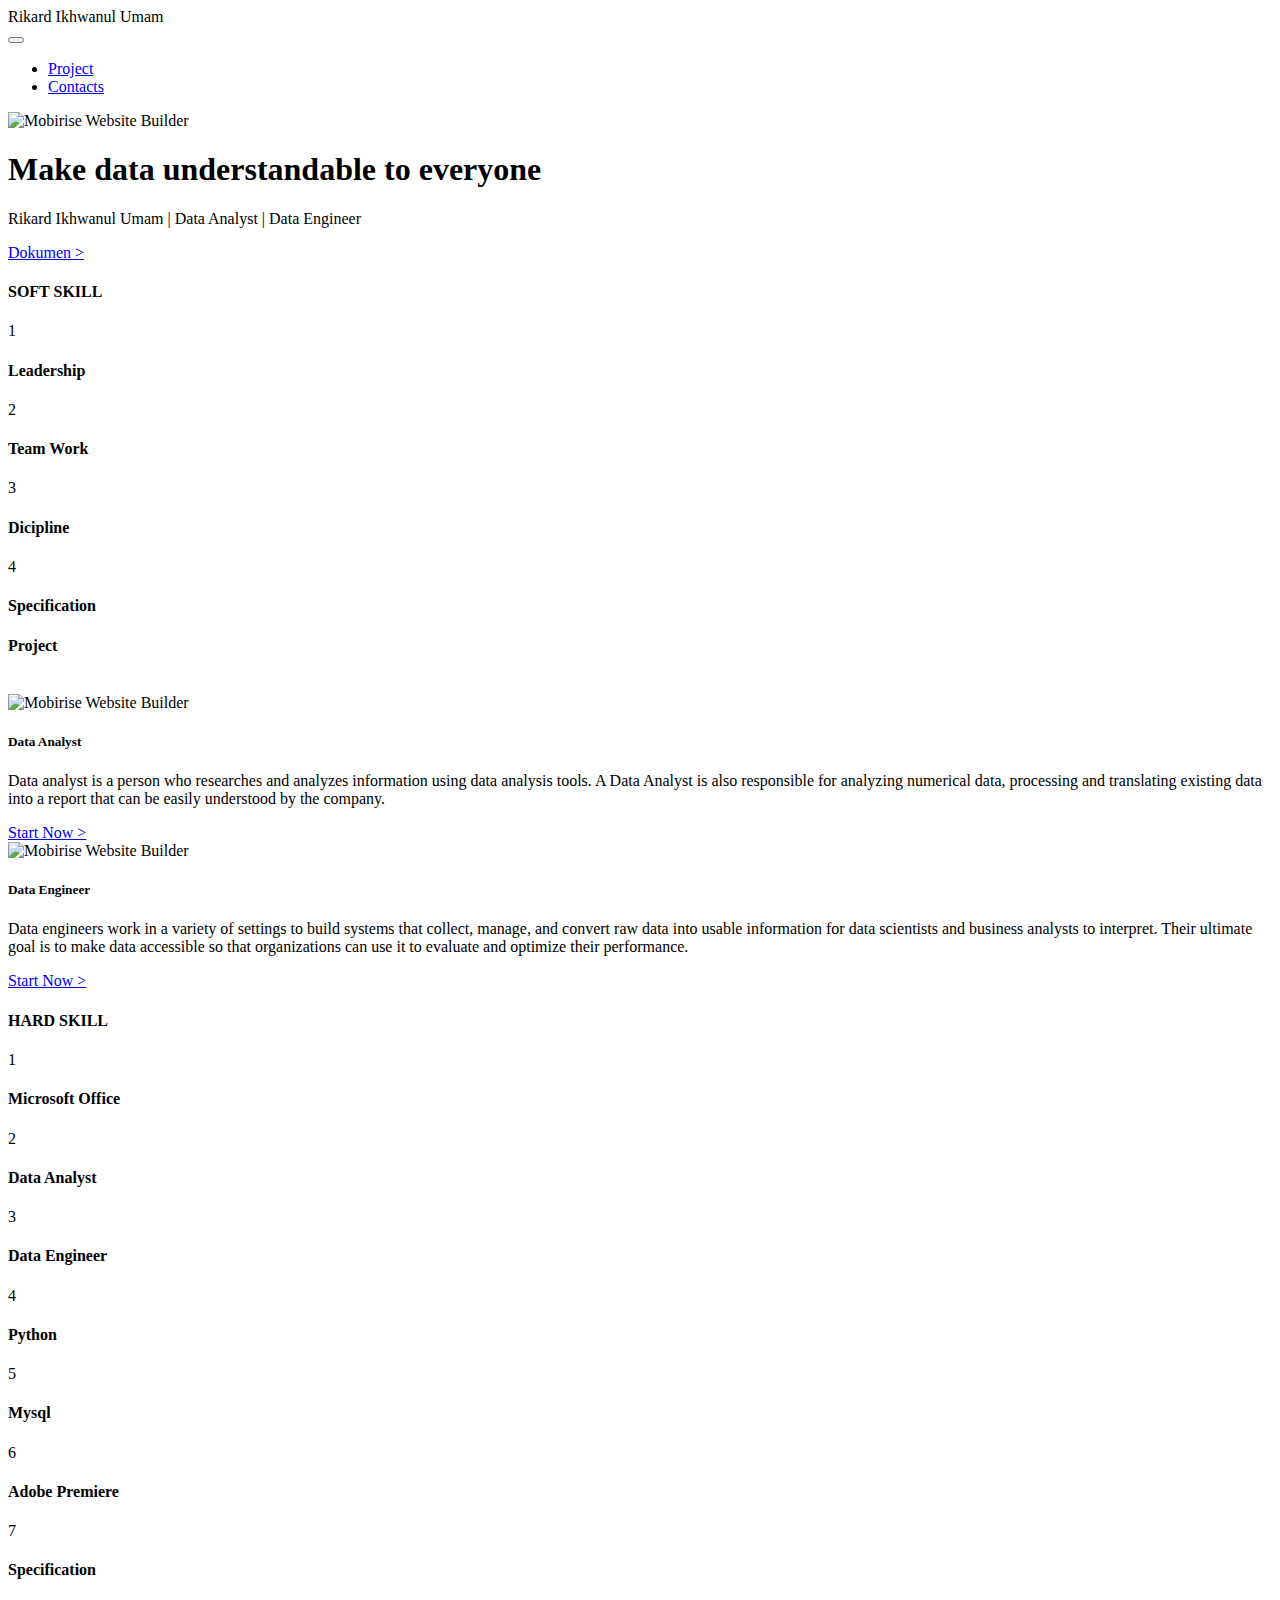
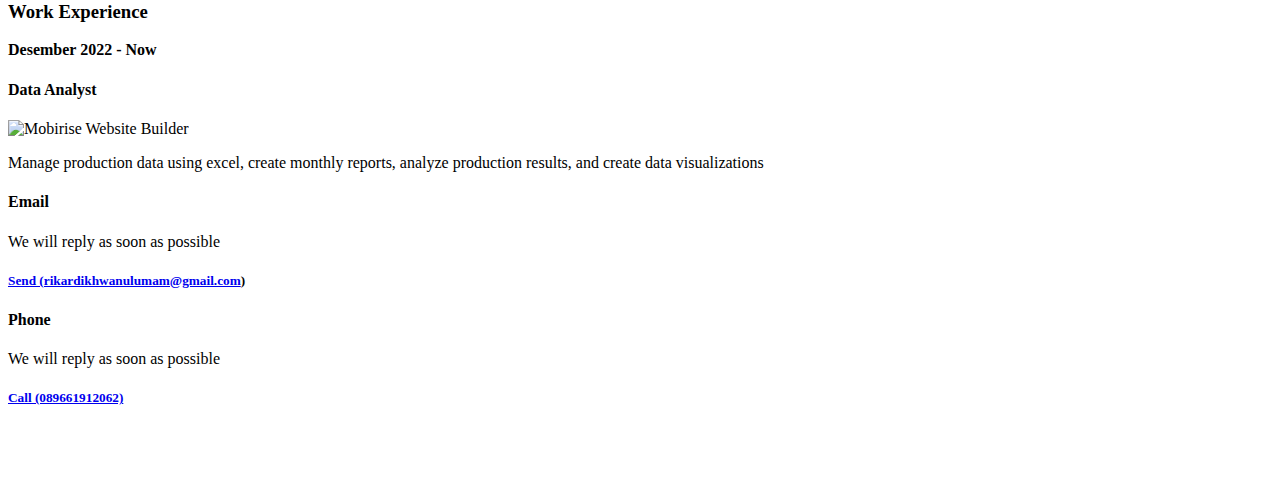
==== index.html @ b70f3bc8 "Update index.html" ====
<!DOCTYPE html>
<html  >
<head>
  <!-- Site made with Mobirise Website Builder v5.6.11, https://mobirise.com -->
  <meta charset="UTF-8">
  <meta http-equiv="X-UA-Compatible" content="IE=edge">
  <meta name="generator" content="Mobirise v5.6.11, mobirise.com">
  <meta name="twitter:card" content="summary_large_image"/>
  <meta name="twitter:image:src" content="">
  <meta property="og:image" content="">
  <meta name="twitter:title" content="Home">
  <meta name="viewport" content="width=device-width, initial-scale=1, minimum-scale=1">
  <link rel="shortcut icon" href="assets/images/cv-foto-128x124.png" type="image/x-icon">
  <meta name="description" content="">
  
  
  <title>Home</title>
  <link rel="stylesheet" href="assets/web/assets/mobirise-icons2/mobirise2.css">
  <link rel="stylesheet" href="assets/bootstrap/css/bootstrap.min.css">
  <link rel="stylesheet" href="assets/bootstrap/css/bootstrap-grid.min.css">
  <link rel="stylesheet" href="assets/bootstrap/css/bootstrap-reboot.min.css">
  <link rel="stylesheet" href="assets/dropdown/css/style.css">
  <link rel="stylesheet" href="assets/socicon/css/styles.css">
  <link rel="stylesheet" href="assets/theme/css/style.css">
  <link rel="preload" href="https://fonts.googleapis.com/css?family=Jost:100,200,300,400,500,600,700,800,900,100i,200i,300i,400i,500i,600i,700i,800i,900i&display=swap" as="style" onload="this.onload=null;this.rel='stylesheet'">
  <noscript><link rel="stylesheet" href="https://fonts.googleapis.com/css?family=Jost:100,200,300,400,500,600,700,800,900,100i,200i,300i,400i,500i,600i,700i,800i,900i&display=swap"></noscript>
  <link rel="preload" as="style" href="assets/mobirise/css/mbr-additional.css"><link rel="stylesheet" href="assets/mobirise/css/mbr-additional.css" type="text/css">
  
  
  
  
</head>
<body>
  
  <section data-bs-version="5.1" class="menu menu1 cid-tjXpYlCQul" once="menu" id="menu1-0">
    

    <nav class="navbar navbar-dropdown navbar-fixed-top navbar-expand-lg">
        <div class="container">
            <div class="navbar-brand">
                
                <span class="navbar-caption-wrap"><a class="navbar-caption text-black display-7">Rikard Ikhwanul Umam</a></span>
            </div>
            <button class="navbar-toggler" type="button" data-toggle="collapse" data-bs-toggle="collapse" data-target="#navbarSupportedContent" data-bs-target="#navbarSupportedContent" aria-controls="navbarNavAltMarkup" aria-expanded="false" aria-label="Toggle navigation">
                <div class="hamburger">
                    <span></span>
                    <span></span>
                    <span></span>
                    <span></span>
                </div>
            </button>
            <div class="collapse navbar-collapse" id="navbarSupportedContent">
                <ul class="navbar-nav nav-dropdown nav-right" data-app-modern-menu="true"><li class="nav-item"><a class="nav-link link text-black text-primary display-4" href="index.html#features4-b">Project</a></li>
                    <li class="nav-item"><a class="nav-link link text-black text-primary display-4" href="index.html#contacts1-1">Contacts</a>
                    </li></ul>
                
                
            </div>
        </div>
    </nav>
</section>

<section data-bs-version="5.1" class="header11 cid-tlsX9puzqk" id="header11-4">

    

    
    

    <div class="container">
        <div class="row justify-content-center">
            <div class="col-12 col-md-4 image-wrapper">
                <img class="w-100" src="assets/images/cv-foto-696x677.jpeg" alt="Mobirise Website Builder">
            </div>
            <div class="col-12 col-md">
                <div class="text-wrapper text-center">
                    <h1 class="mbr-section-title mbr-fonts-style mb-3 display-2"><strong>Make data understandable to everyone</strong></h1>
                    <p class="mbr-text mbr-fonts-style display-7">Rikard Ikhwanul Umam | Data Analyst | Data Engineer</p>
                    <div class="mbr-section-btn mt-3"><a class="btn btn-primary display-7" href="https://drive.google.com/drive/folders/1KeWKZB7uAbCQxkbr_p9Fml_3CEhcGvPv?usp=share_link" target="_blank">Dokumen &gt;</a></div>
                </div>
            </div>
        </div>
    </div>
</section>

<section data-bs-version="5.1" class="features23 cid-tlX7OlaAf1" id="features24-9">

    

    
    
    <div class="container">
        <div class="row justify-content-center">
            <div class="col-12">
                <div class="card-wrapper mb-4">
                    <div class="card-box align-center">
                        <h4 class="card-title mbr-fonts-style mb-4 display-2"><strong>SOFT SKILL</strong></h4>
                        
                        
                    </div>
                </div>
            </div>
            <div class="col-12 col-md-6 col-lg-3">
                <div class="item first mbr-flex p-4">
                    <div class="icon-wrap w-100">
                        <div class="icon-box">
                            <span class="step-number mbr-fonts-style display-5">1</span>
                        </div>
                    </div>

                    <div class="text-box">
                        <h4 class="icon-title card-title mbr-black mbr-fonts-style display-7">
                            <strong>Leadership</strong>
                        </h4>
                        
                    </div>
                </div>
                <!-- <span mbr-icon class="mbr-iconfont mobi-mbri-devices mobi-mbri"></span> -->
            </div>
            <div class="col-12 col-md-6 col-lg-3">
                <div class="item mbr-flex p-4">
                    <div class="icon-wrap w-100">
                        <div class="icon-box">
                            <span class="step-number mbr-fonts-style display-5">2</span>
                        </div>
                    </div>
                    <div class="text-box">
                        <h4 class="icon-title card-title mbr-black mbr-fonts-style display-7"><strong>Team Work</strong></h4>
                        
                    </div>
                </div>
            </div>
            <div class="col-12 col-md-6 col-lg-3">
                <div class="item mbr-flex p-4">
                    <div class="icon-wrap w-100">
                        <div class="icon-box">
                            <span class="step-number mbr-fonts-style display-5">3</span>
                        </div>
                    </div>
                    <div class="text-box">
                        <h4 class="icon-title card-title mbr-black mbr-fonts-style display-7">
                            <strong>Dicipline</strong>
                        </h4>
                        
                    </div>
                </div>
            </div>
            <div class="col-12 col-md-6 col-lg-3">
                <div class="item mbr-flex p-4">
                    <div class="icon-wrap w-100">
                        <div class="icon-box">
                            <span class="step-number mbr-fonts-style display-5">4</span>
                        </div>
                    </div>
                    <div class="text-box">
                        <h4 class="icon-title card-title mbr-black mbr-fonts-style display-7">
                            <strong>Specification</strong>
                        </h4>
                        
                    </div>
                </div>
            </div>
            
            
            
            
        </div>
    </div>
</section>

<section data-bs-version="5.1" class="features4 cid-twydZhMNwa" id="features4-b">
    
    
    <div class="container">
        <div class="mbr-section-head">
            <h4 class="mbr-section-title mbr-fonts-style align-center mb-0 display-2"><strong>Project</strong><br><strong><br></strong></h4>
            
        </div>
        <div class="row mt-4">
            <div class="item features-image сol-12 col-md-6 col-lg-6">
                <div class="item-wrapper">
                    <div class="item-img">
                        <img src="assets/images/shjda-600x315.jpg" alt="Mobirise Website Builder" title="">
                    </div>
                    <div class="item-content">
                        <h5 class="item-title mbr-fonts-style display-5"><p><strong>Data Analyst</strong></p></h5>
                        
                        <p class="mbr-text mbr-fonts-style mt-3 display-7">Data analyst is a person who researches and analyzes information using data analysis tools. A Data Analyst is also responsible for analyzing numerical data, processing and translating existing data into a report that can be easily understood by the company.</p>
                    </div>
                    <div class="mbr-section-btn item-footer mt-2"><a href="https://drive.google.com/drive/folders/14RdorkNXmbe4OgiVM01QoKAI5ocB8FNB?usp=share_link" class="btn item-btn btn-black display-7" target="_blank">Start Now
                            &gt;</a></div>
                </div>
            </div>
            <div class="item features-image сol-12 col-md-6 col-lg-6">
                <div class="item-wrapper">
                    <div class="item-img">
                        <img src="assets/images/cb-dataengineervsscientist-060421-duplicate.webp" alt="Mobirise Website Builder" title="">
                    </div>
                    <div class="item-content">
                        <h5 class="item-title mbr-fonts-style display-5"><strong>Data Engineer</strong></h5>
                        
                        <p class="mbr-text mbr-fonts-style mt-3 display-7">Data engineers work in a variety of settings to build systems that collect, manage, and convert raw data into usable information for data scientists and business analysts to interpret. Their ultimate goal is to make data accessible so that organizations can use it to evaluate and optimize their performance.</p>
                    </div>
                    <div class="mbr-section-btn item-footer mt-2"><a href="https://drive.google.com/drive/folders/1eFIkmfh0bZnghxIMH6r0OsClr_1t3Lee?usp=share_link" class="btn item-btn btn-black display-7" target="_blank">Start Now
                            &gt;</a></div>
                </div>
            </div>
            

        </div>
    </div>
</section>

<section data-bs-version="5.1" class="features23 cid-tlX7w8VASH" id="features24-8">

    

    
    
    <div class="container">
        <div class="row justify-content-center">
            <div class="col-12">
                <div class="card-wrapper mb-4">
                    <div class="card-box align-center">
                        <h4 class="card-title mbr-fonts-style mb-4 display-2"><strong>HARD SKILL</strong></h4>
                        
                        
                    </div>
                </div>
            </div>
            <div class="col-12 col-md-6 col-lg-3">
                <div class="item first mbr-flex p-4">
                    <div class="icon-wrap w-100">
                        <div class="icon-box">
                            <span class="step-number mbr-fonts-style display-5">1</span>
                        </div>
                    </div>

                    <div class="text-box">
                        <h4 class="icon-title card-title mbr-black mbr-fonts-style display-7"><strong>Microsoft Office</strong></h4>
                        
                    </div>
                </div>
                <!-- <span mbr-icon class="mbr-iconfont mobi-mbri-devices mobi-mbri"></span> -->
            </div>
            <div class="col-12 col-md-6 col-lg-3">
                <div class="item mbr-flex p-4">
                    <div class="icon-wrap w-100">
                        <div class="icon-box">
                            <span class="step-number mbr-fonts-style display-5">2</span>
                        </div>
                    </div>
                    <div class="text-box">
                        <h4 class="icon-title card-title mbr-black mbr-fonts-style display-7"><strong>Data Analyst</strong></h4>
                        
                    </div>
                </div>
            </div>
            <div class="col-12 col-md-6 col-lg-3">
                <div class="item mbr-flex p-4">
                    <div class="icon-wrap w-100">
                        <div class="icon-box">
                            <span class="step-number mbr-fonts-style display-5">3</span>
                        </div>
                    </div>
                    <div class="text-box">
                        <h4 class="icon-title card-title mbr-black mbr-fonts-style display-7"><strong>Data Engineer</strong></h4>
                        
                    </div>
                </div>
            </div>
            <div class="col-12 col-md-6 col-lg-3">
                <div class="item mbr-flex p-4">
                    <div class="icon-wrap w-100">
                        <div class="icon-box">
                            <span class="step-number mbr-fonts-style display-5">4</span>
                        </div>
                    </div>
                    <div class="text-box">
                        <h4 class="icon-title card-title mbr-black mbr-fonts-style display-7"><strong>Python</strong></h4>
                        
                    </div>
                </div>
            </div>
            <div class="col-12 col-md-6 col-lg-3">
                <div class="item mbr-flex p-4 five">
                    <div class="icon-wrap w-100">
                        <div class="icon-box">
                            <span class="step-number mbr-fonts-style display-5">5</span>
                        </div>
                    </div>
                    <div class="text-box">
                        <h4 class="icon-title card-title mbr-black mbr-fonts-style display-7">
                            <strong>Mysql</strong>
                        </h4>
                        
                    </div>
                </div>
            </div>
            <div class="col-12 col-md-6 col-lg-3">
                <div class="item mbr-flex p-4">
                    <div class="icon-wrap w-100">
                        <div class="icon-box">
                            <span class="step-number mbr-fonts-style display-5">6</span>
                        </div>
                    </div>
                    <div class="text-box">
                        <h4 class="icon-title card-title mbr-black mbr-fonts-style display-7"><strong>Adobe Premiere</strong></h4>
                        
                    </div>
                </div>
            </div>
            <div class="col-12 col-md-6 col-lg-3">
                <div class="item mbr-flex p-4">
                    <div class="icon-wrap w-100">
                        <div class="icon-box">
                            <span class="step-number mbr-fonts-style display-5">7</span>
                        </div>
                    </div>
                    <div class="text-box">
                        <h4 class="icon-title card-title mbr-black mbr-fonts-style display-7">
                            <strong>Specification</strong>
                        </h4>
                        
                    </div>
                </div>
            </div>
            
        </div>
    </div>
</section>

<section data-bs-version="5.1" class="timeline1 cid-twyj2RTN2Z" id="timeline1-c">
    

    
    
    <div class="timelines-container container" mbri-timelines="">
        <div class="mbr-section-head">
            <h3 class="mbr-section-title mbr-fonts-style align-center mb-0 display-2"><strong>Work Experience</strong></h3>
            
        </div>
        <div class="row timeline-element mb-2 mt-4">
            <div class="timeline-date col-12 col-md-6">
                <div class="timeline-date-wrapper">
                    <p class="mbr-timeline-date mbr-fonts-style display-5"><strong>Desember 2022 - Now</strong></p>
                </div>
            </div>
            <span class="iconBackground"></span>
            <div class="col-12 col-md-6">
                <div class="timeline-text-wrapper">
                    <h4 class="mbr-timeline-title mbr-fonts-style mb-4 display-5"><strong>Data Analyst</strong></h4>
                    <div class="image-wrapper mb-4">
                        <img src="assets/images/capture-592x175.jpg" alt="Mobirise Website Builder" title="">
                    </div>
                    <p class="mbr-text mbr-fonts-style display-7">
                        Manage production data using excel, create monthly reports, analyze production results, and create data visualizations
                    </p>
                </div>
            </div>
        </div>
        
        
        
        
        
        
        
        
        
        
        
    </div>
</section>

<section data-bs-version="5.1" class="contacts1 cid-tlsW3p2vKt" id="contacts1-1">

    

    
    
    <div class="container">
        
        <div class="row justify-content-center mt-4">
            <div class="card col-12 col-lg-6">
                <div class="card-wrapper">
                    <div class="card-box align-center">
                        <div class="image-wrapper">
                            <span class="mbr-iconfont mobi-mbri-letter mobi-mbri"></span>
                        </div>
                        <h4 class="card-title mbr-fonts-style mb-2 display-2">
                            <strong>Email</strong>
                        </h4>
                        <p class="mbr-text mbr-fonts-style mb-2 display-4">
                            We will reply as soon as possible</p>
                        <h5 class="link mbr-fonts-style display-7"><a href="mailto:rikardikhwanulumam@gmail.com" class="text-primary">Send (rikardikhwanulumam@gmail.com</a>)</h5>
                    </div>
                </div>
            </div>
            <div class="card col-12 col-lg-6">
                <div class="card-wrapper">
                    <div class="card-box align-center">
                        <div class="image-wrapper">
                            <span class="mbr-iconfont mobi-mbri-mobile-2 mobi-mbri"></span>
                        </div>
                        <h4 class="card-title mbr-fonts-style align-center mb-2 display-2">
                            <strong>Phone</strong>
                        </h4>
                        <p class="mbr-text mbr-fonts-style mb-2 display-4">
                            We will reply as soon as possible</p>
                        <h5 class="link mbr-black mbr-fonts-style display-7">
                            <a href="https://wa.me/6289661912062" class="text-primary">Call (089661912062)</a></h5>
                    </div>
                </div>
            </div>
        </div>
    </div>
</section><section class="display-7" style="padding: 0;align-items: center;justify-content: center;flex-wrap: wrap;    align-content: center;display: flex;position: relative;height: 4rem;"><a href="https://mobiri.se/" style="flex: 1 1;height: 4rem;position: absolute;width: 100%;z-index: 1;"><img alt="" style="height: 4rem;" src="[data-uri]"></a><p style="margin: 0;text-align: center;" class="display-7"></p><a style="z-index:1" href="https://mobirise.com/builder/no-code-website-builder.html"></a></section><script src="assets/bootstrap/js/bootstrap.bundle.min.js"></script>  <script src="assets/smoothscroll/smooth-scroll.js"></script>  <script src="assets/ytplayer/index.js"></script>  <script src="assets/dropdown/js/navbar-dropdown.js"></script>  <script src="assets/theme/js/script.js"></script>  
  
  
</body>
</html>
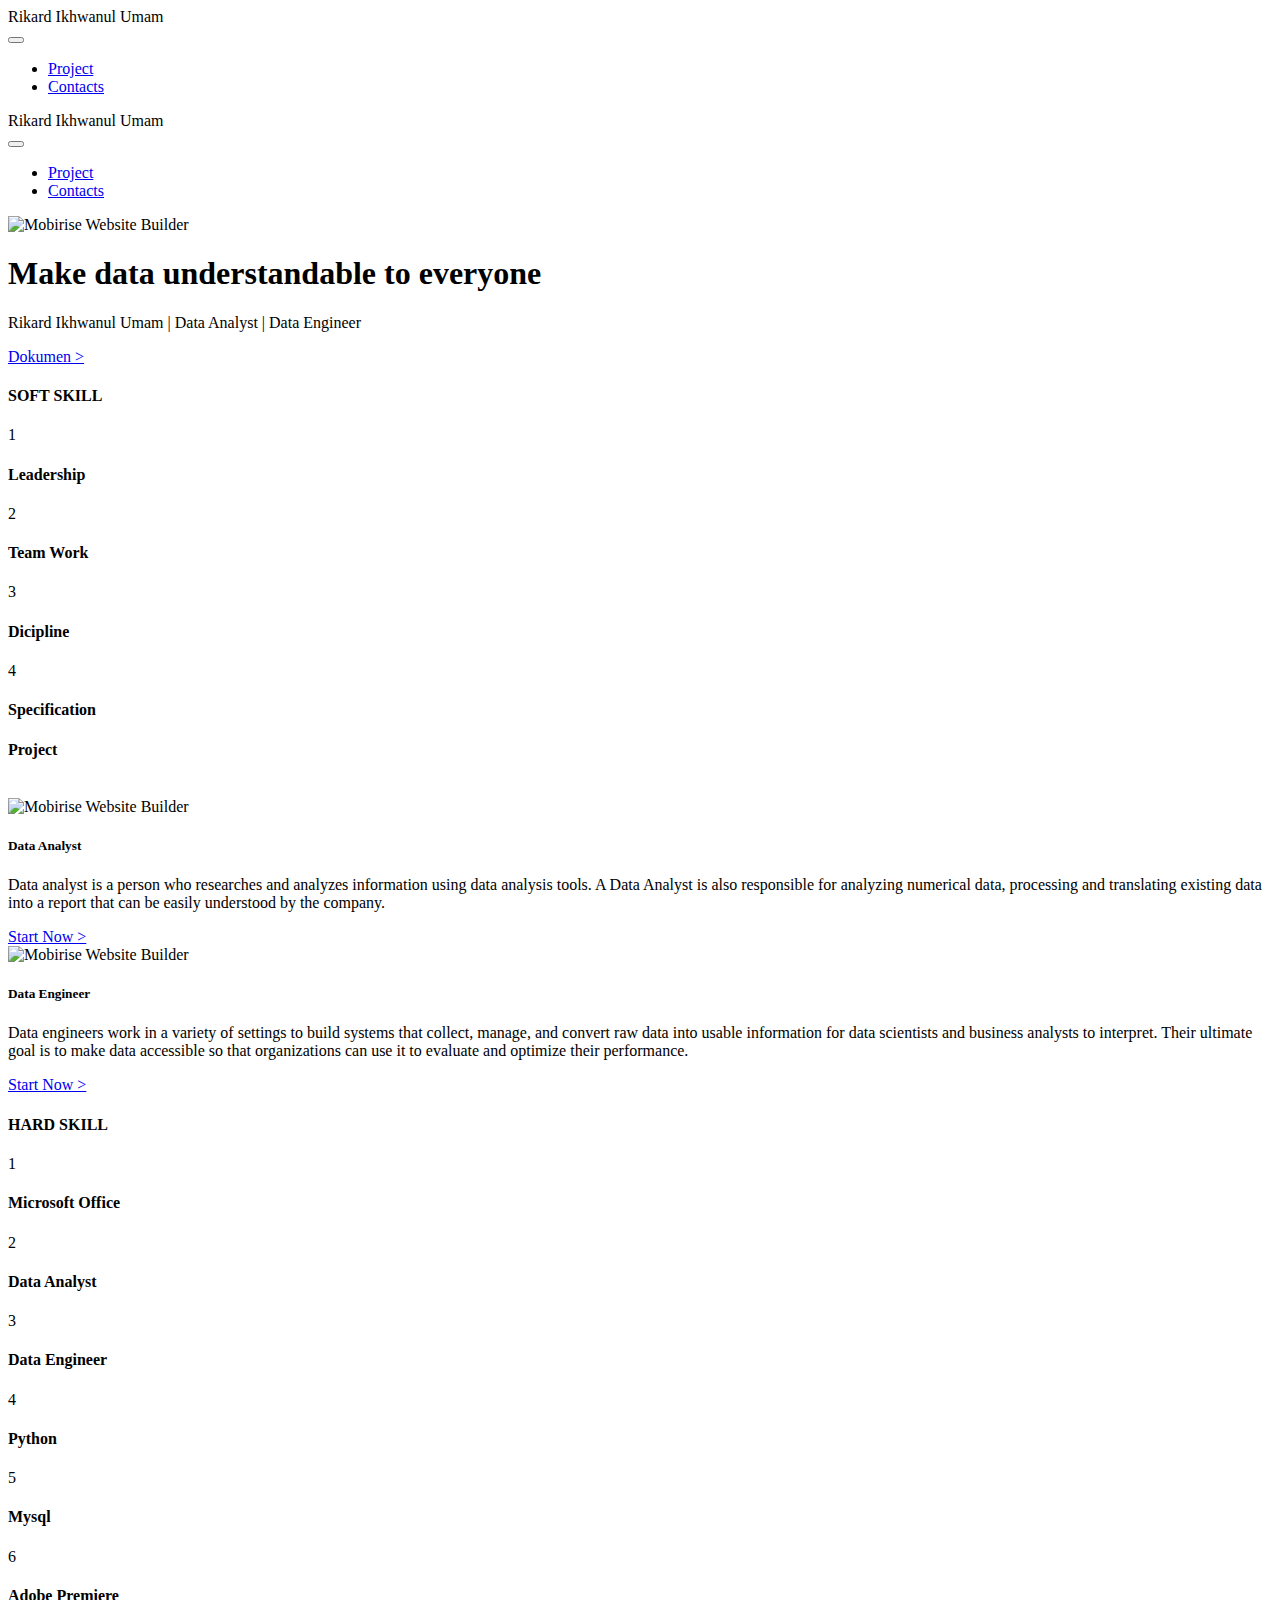
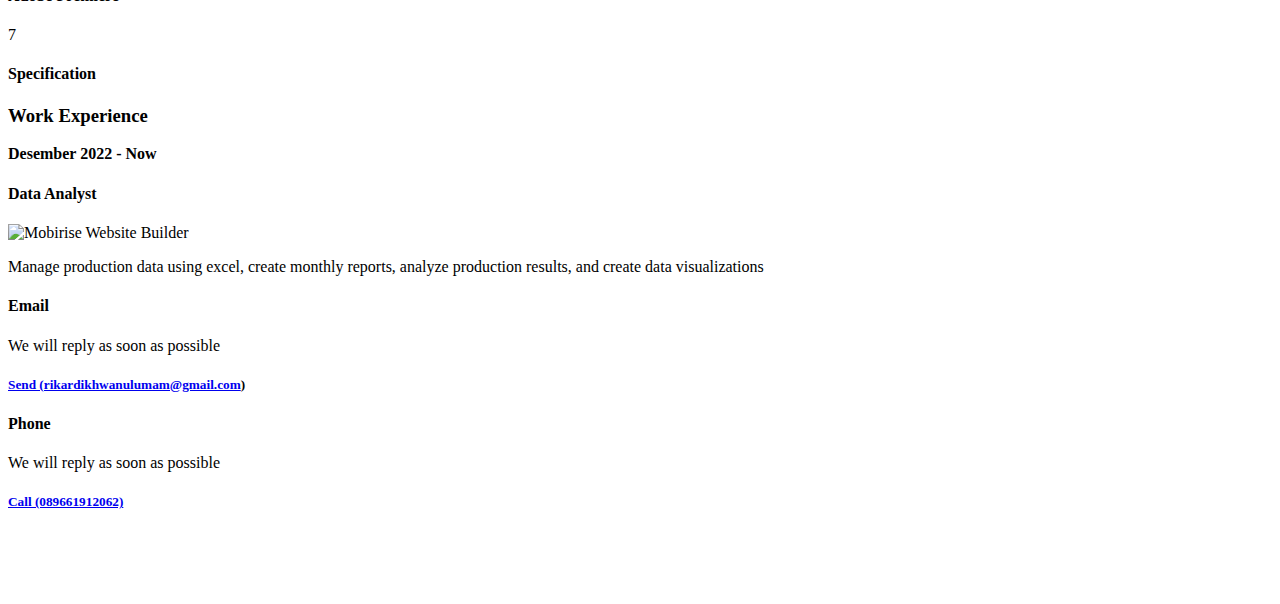
==== commit 8cf4eabf: "Update index.html" ====
--- a/index.html
+++ b/index.html
@@ -31,6 +31,34 @@
   
 </head>
 <body>
+
+   <section data-bs-version="5.1" class="menu menu1 cid-tjXpYlCQul" once="menu" id="menu1-0">
+    
+
+    <nav class="navbar navbar-dropdown navbar-fixed-top navbar-expand-lg">
+        <div class="container">
+            <div class="navbar-brand">
+                
+                <span class="navbar-caption-wrap"><a class="navbar-caption text-black display-7">Rikard Ikhwanul Umam</a></span>
+            </div>
+            <button class="navbar-toggler" type="button" data-toggle="collapse" data-bs-toggle="collapse" data-target="#navbarSupportedContent" data-bs-target="#navbarSupportedContent" aria-controls="navbarNavAltMarkup" aria-expanded="false" aria-label="Toggle navigation">
+                <div class="hamburger">
+                    <span></span>
+                    <span></span>
+                    <span></span>
+                    <span></span>
+                </div>
+            </button>
+            <div class="collapse navbar-collapse" id="navbarSupportedContent">
+                <ul class="navbar-nav nav-dropdown nav-right" data-app-modern-menu="true"><li class="nav-item"><a class="nav-link link text-black text-primary display-4" href="index.html#features4-b">Project</a></li>
+                    <li class="nav-item"><a class="nav-link link text-black text-primary display-4" href="index.html#contacts1-1">Contacts</a>
+                    </li></ul>
+                
+                
+            </div>
+        </div>
+    </nav>
+</section>
   
   <section data-bs-version="5.1" class="menu menu1 cid-tjXpYlCQul" once="menu" id="menu1-0">
     
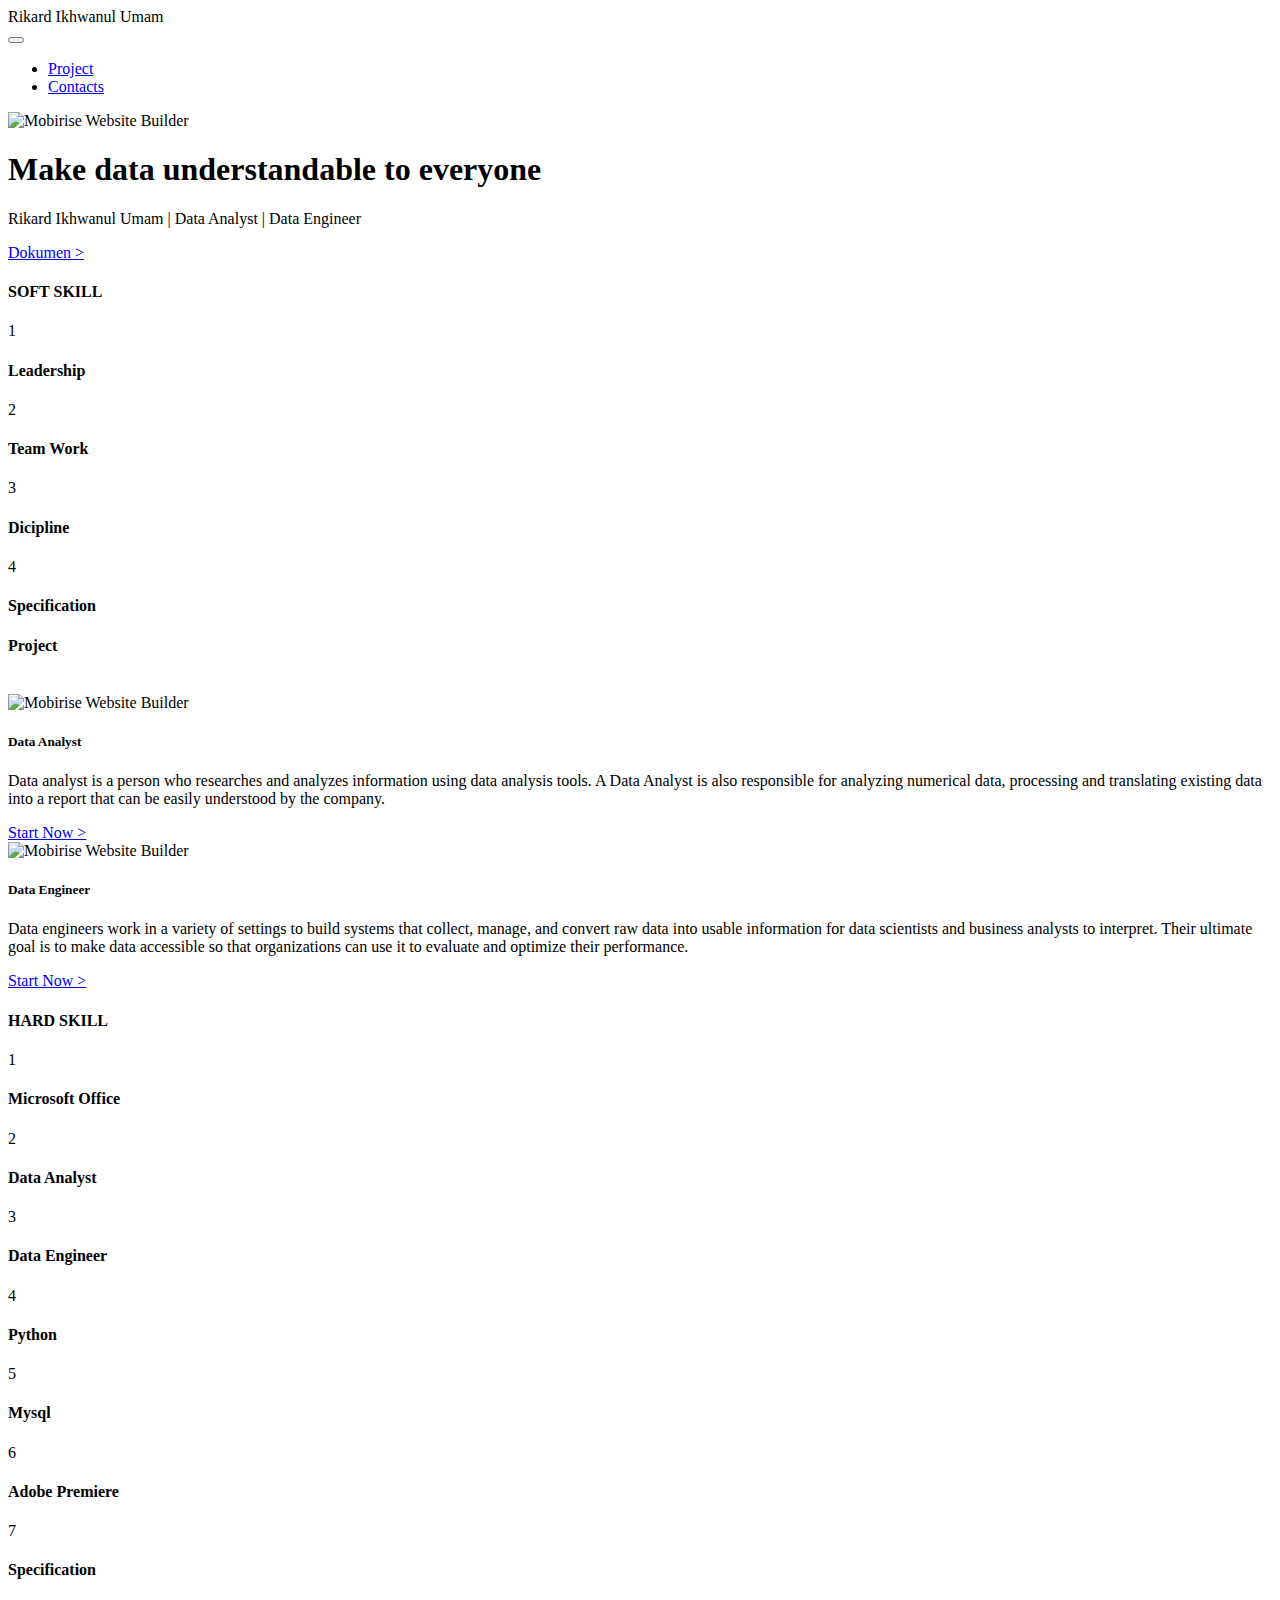
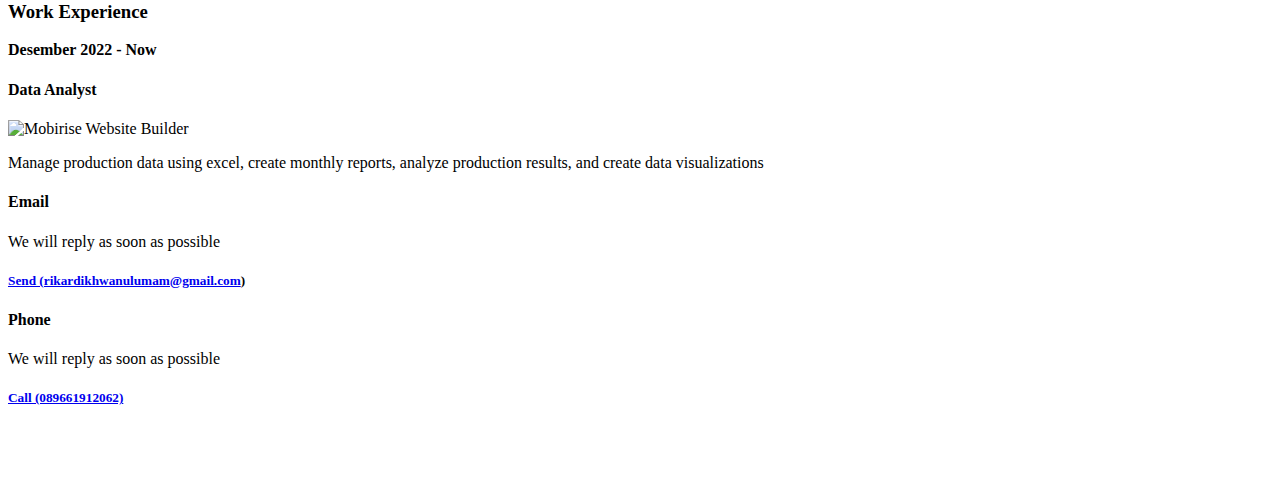
==== commit 65a7209d: "Update index.html" ====
--- a/index.html
+++ b/index.html
@@ -32,7 +32,7 @@
 </head>
 <body>
 
-   <section data-bs-version="5.1" class="menu menu1 cid-tjXpYlCQul" once="menu" id="menu1-0">
+  <section data-bs-version="5.1" class="menu menu1 cid-tjXpYlCQul" once="menu" id="menu1-0">
     
 
     <nav class="navbar navbar-dropdown navbar-fixed-top navbar-expand-lg">
@@ -59,34 +59,6 @@
         </div>
     </nav>
 </section>
-  
-  <section data-bs-version="5.1" class="menu menu1 cid-tjXpYlCQul" once="menu" id="menu1-0">
-    
-
-    <nav class="navbar navbar-dropdown navbar-fixed-top navbar-expand-lg">
-        <div class="container">
-            <div class="navbar-brand">
-                
-                <span class="navbar-caption-wrap"><a class="navbar-caption text-black display-7">Rikard Ikhwanul Umam</a></span>
-            </div>
-            <button class="navbar-toggler" type="button" data-toggle="collapse" data-bs-toggle="collapse" data-target="#navbarSupportedContent" data-bs-target="#navbarSupportedContent" aria-controls="navbarNavAltMarkup" aria-expanded="false" aria-label="Toggle navigation">
-                <div class="hamburger">
-                    <span></span>
-                    <span></span>
-                    <span></span>
-                    <span></span>
-                </div>
-            </button>
-            <div class="collapse navbar-collapse" id="navbarSupportedContent">
-                <ul class="navbar-nav nav-dropdown nav-right" data-app-modern-menu="true"><li class="nav-item"><a class="nav-link link text-black text-primary display-4" href="index.html#features4-b">Project</a></li>
-                    <li class="nav-item"><a class="nav-link link text-black text-primary display-4" href="index.html#contacts1-1">Contacts</a>
-                    </li></ul>
-                
-                
-            </div>
-        </div>
-    </nav>
-</section>
 
 <section data-bs-version="5.1" class="header11 cid-tlsX9puzqk" id="header11-4">
 
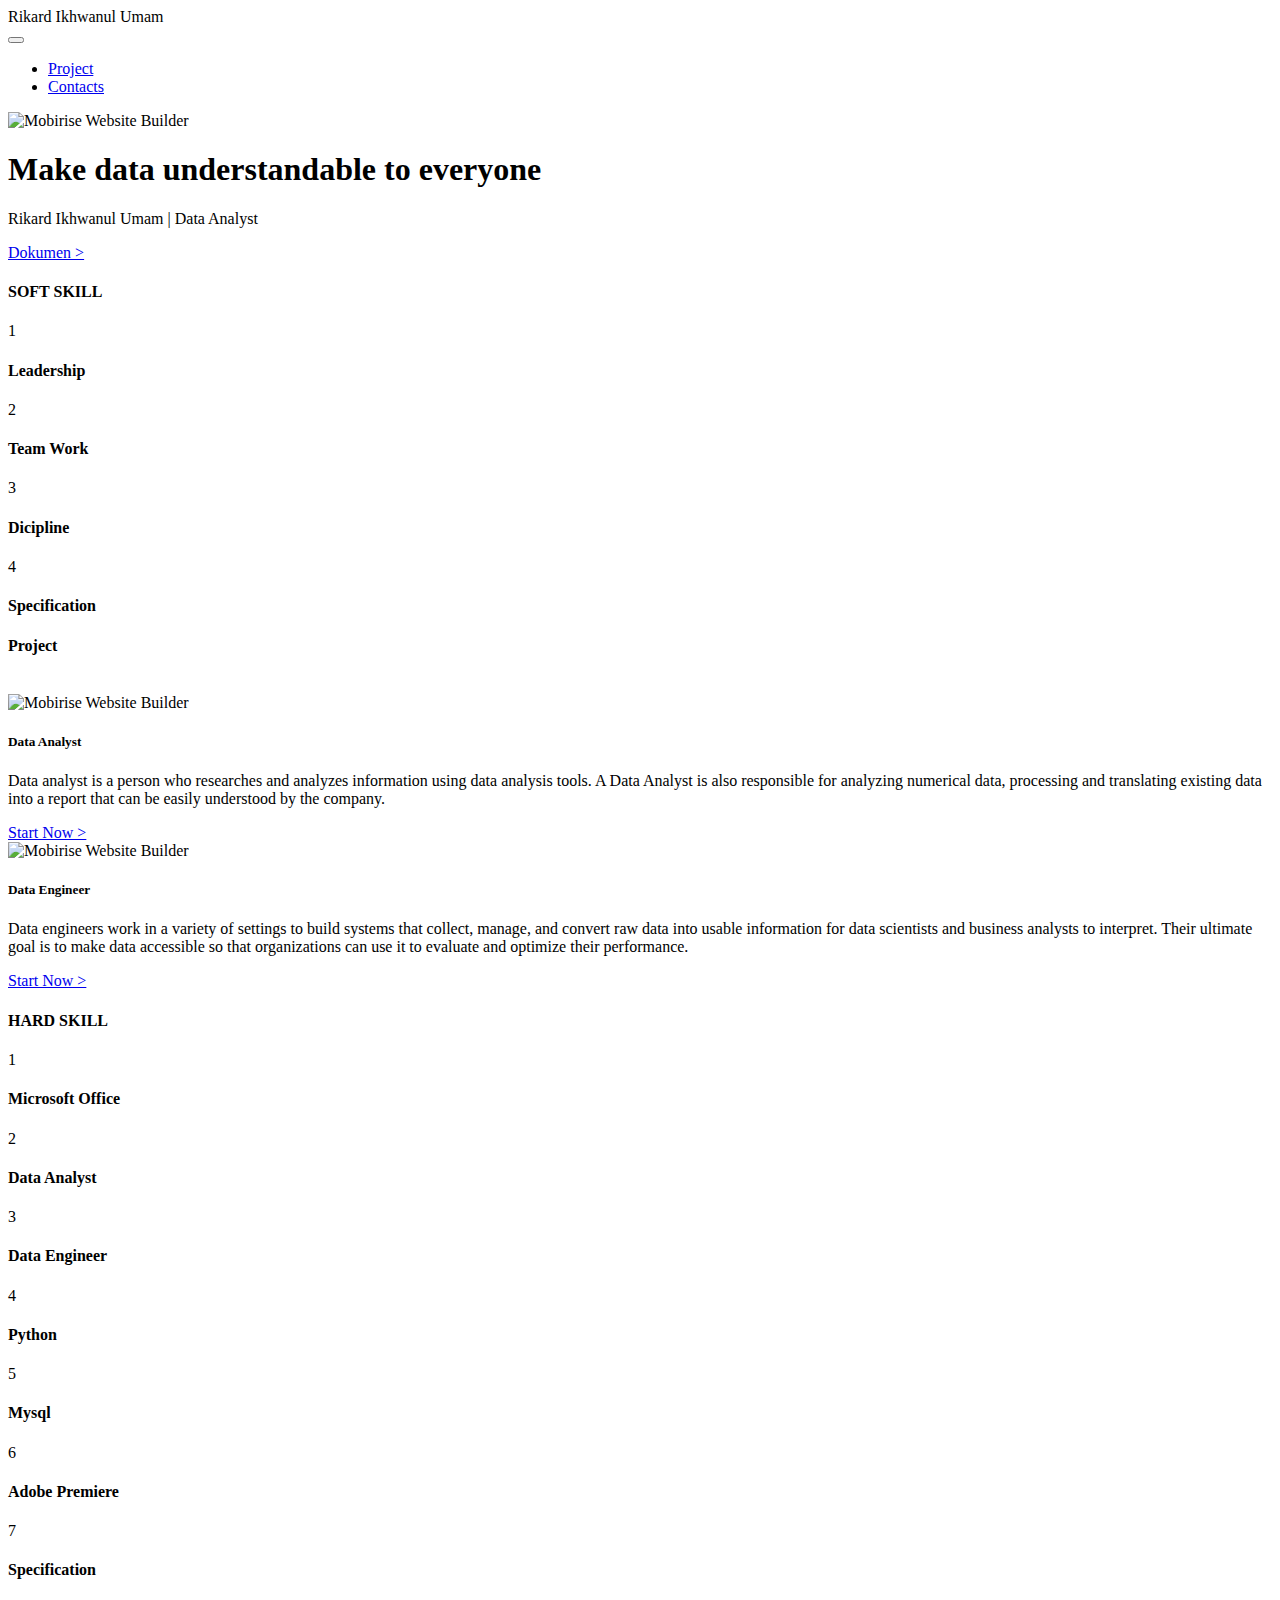
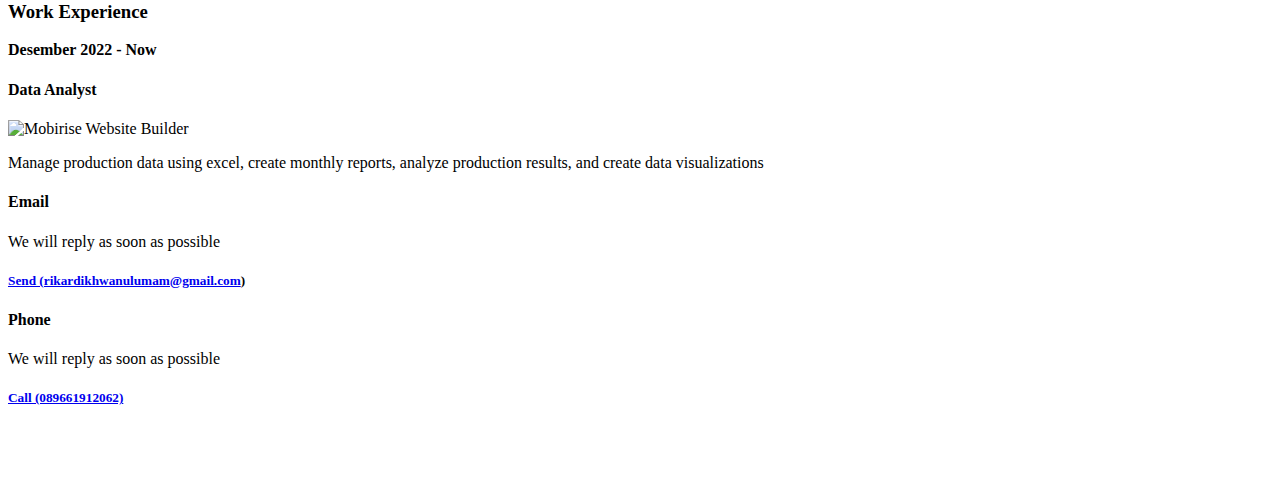
==== commit 0b6bd23a: "Update index.html" ====
--- a/index.html
+++ b/index.html
@@ -75,7 +75,7 @@
             <div class="col-12 col-md">
                 <div class="text-wrapper text-center">
                     <h1 class="mbr-section-title mbr-fonts-style mb-3 display-2"><strong>Make data understandable to everyone</strong></h1>
-                    <p class="mbr-text mbr-fonts-style display-7">Rikard Ikhwanul Umam | Data Analyst | Data Engineer</p>
+                    <p class="mbr-text mbr-fonts-style display-7">Rikard Ikhwanul Umam | Data Analyst </p>
                     <div class="mbr-section-btn mt-3"><a class="btn btn-primary display-7" href="https://drive.google.com/drive/folders/1KeWKZB7uAbCQxkbr_p9Fml_3CEhcGvPv?usp=share_link" target="_blank">Dokumen &gt;</a></div>
                 </div>
             </div>
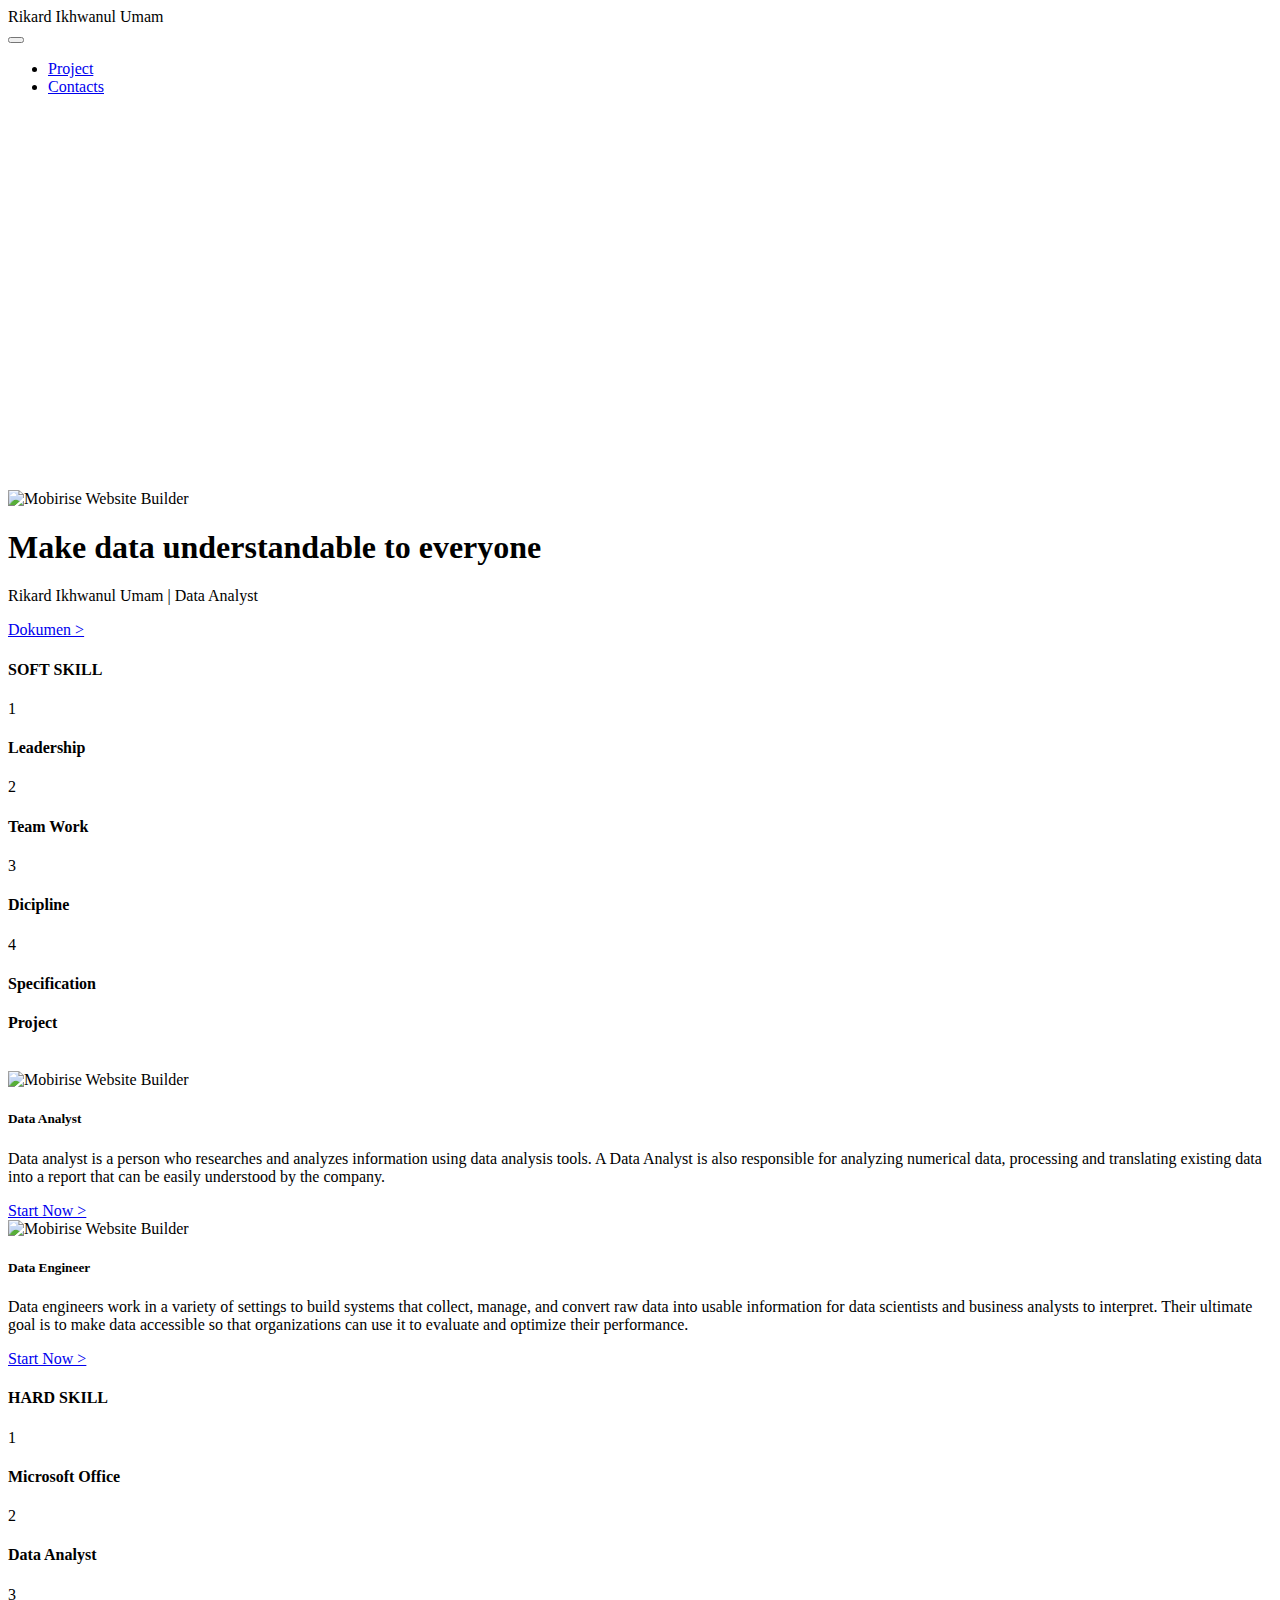
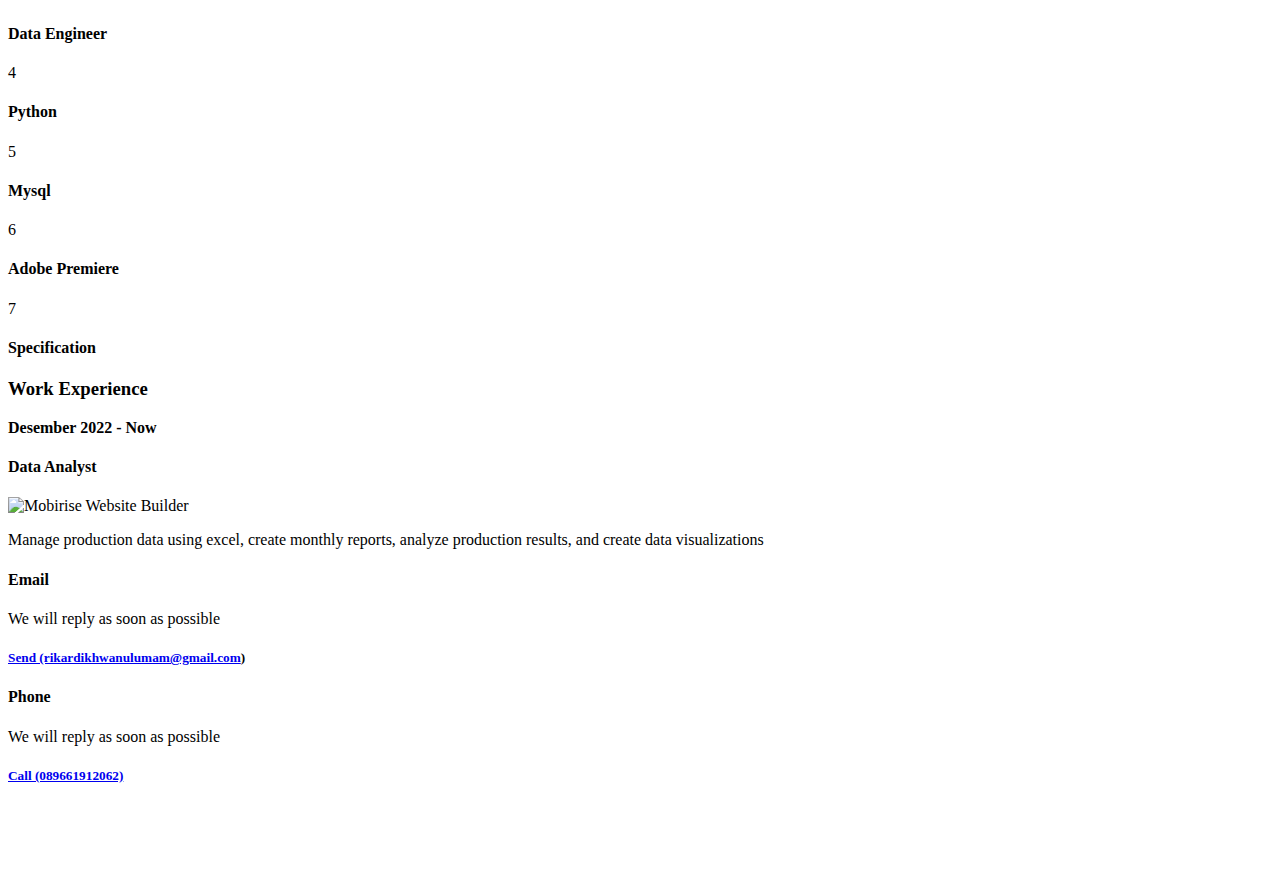
==== commit 4dc7750b: "Update index.html" ====
--- a/index.html
+++ b/index.html
@@ -63,7 +63,7 @@
 <section data-bs-version="5.1" class="header11 cid-tlsX9puzqk" id="header11-4">
 
     
-
+<iframe title="Sales Iphone Report" width="600" height="373.5" src="https://app.powerbi.com/view?r=eyJrIjoiODUwM2YzNzMtNmU2Zi00MWFkLWJkNWYtMTQ2YTQzZDY4ZWJjIiwidCI6ImNkYjM1Y2ZkLTdjY2QtNDhiNC1iMWQ1LTVmNTZiZjIxZjA2OCIsImMiOjEwfQ%3D%3D" frameborder="0" allowFullScreen="true"></iframe>
     
     
 
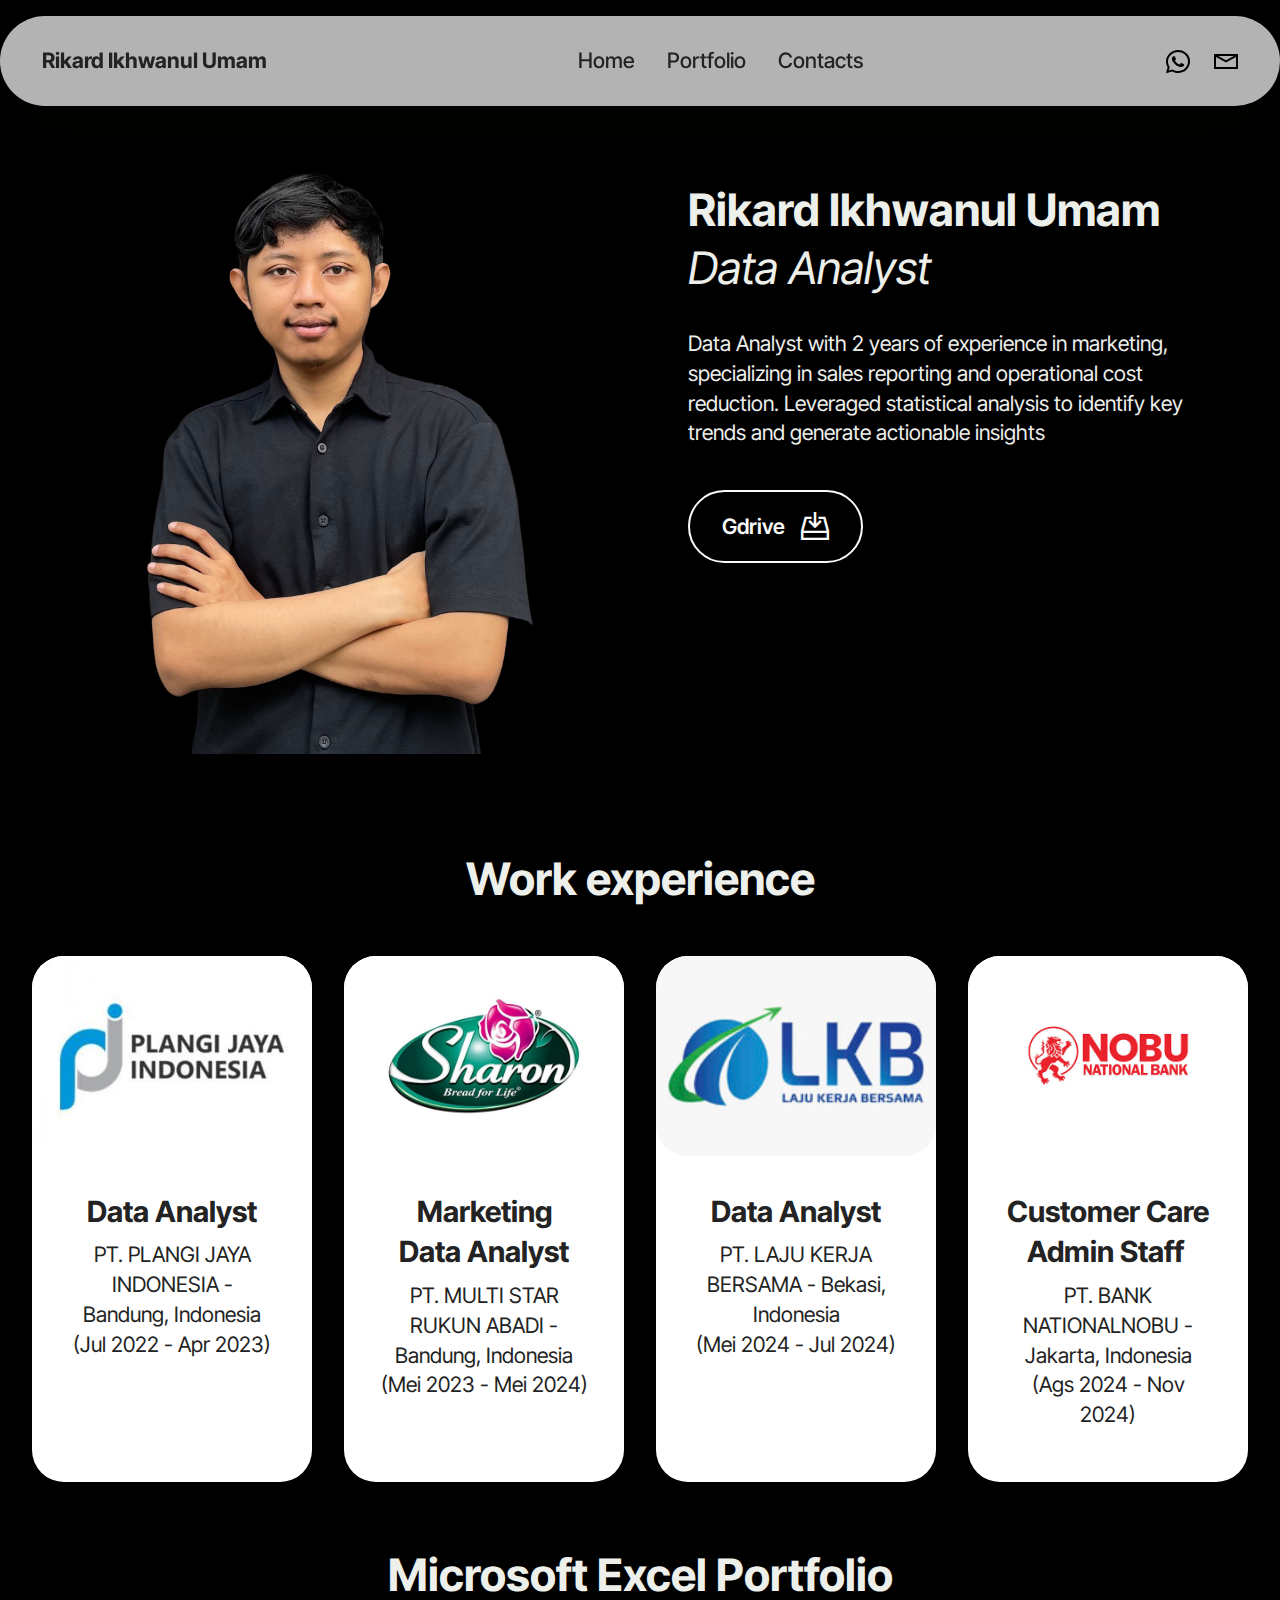
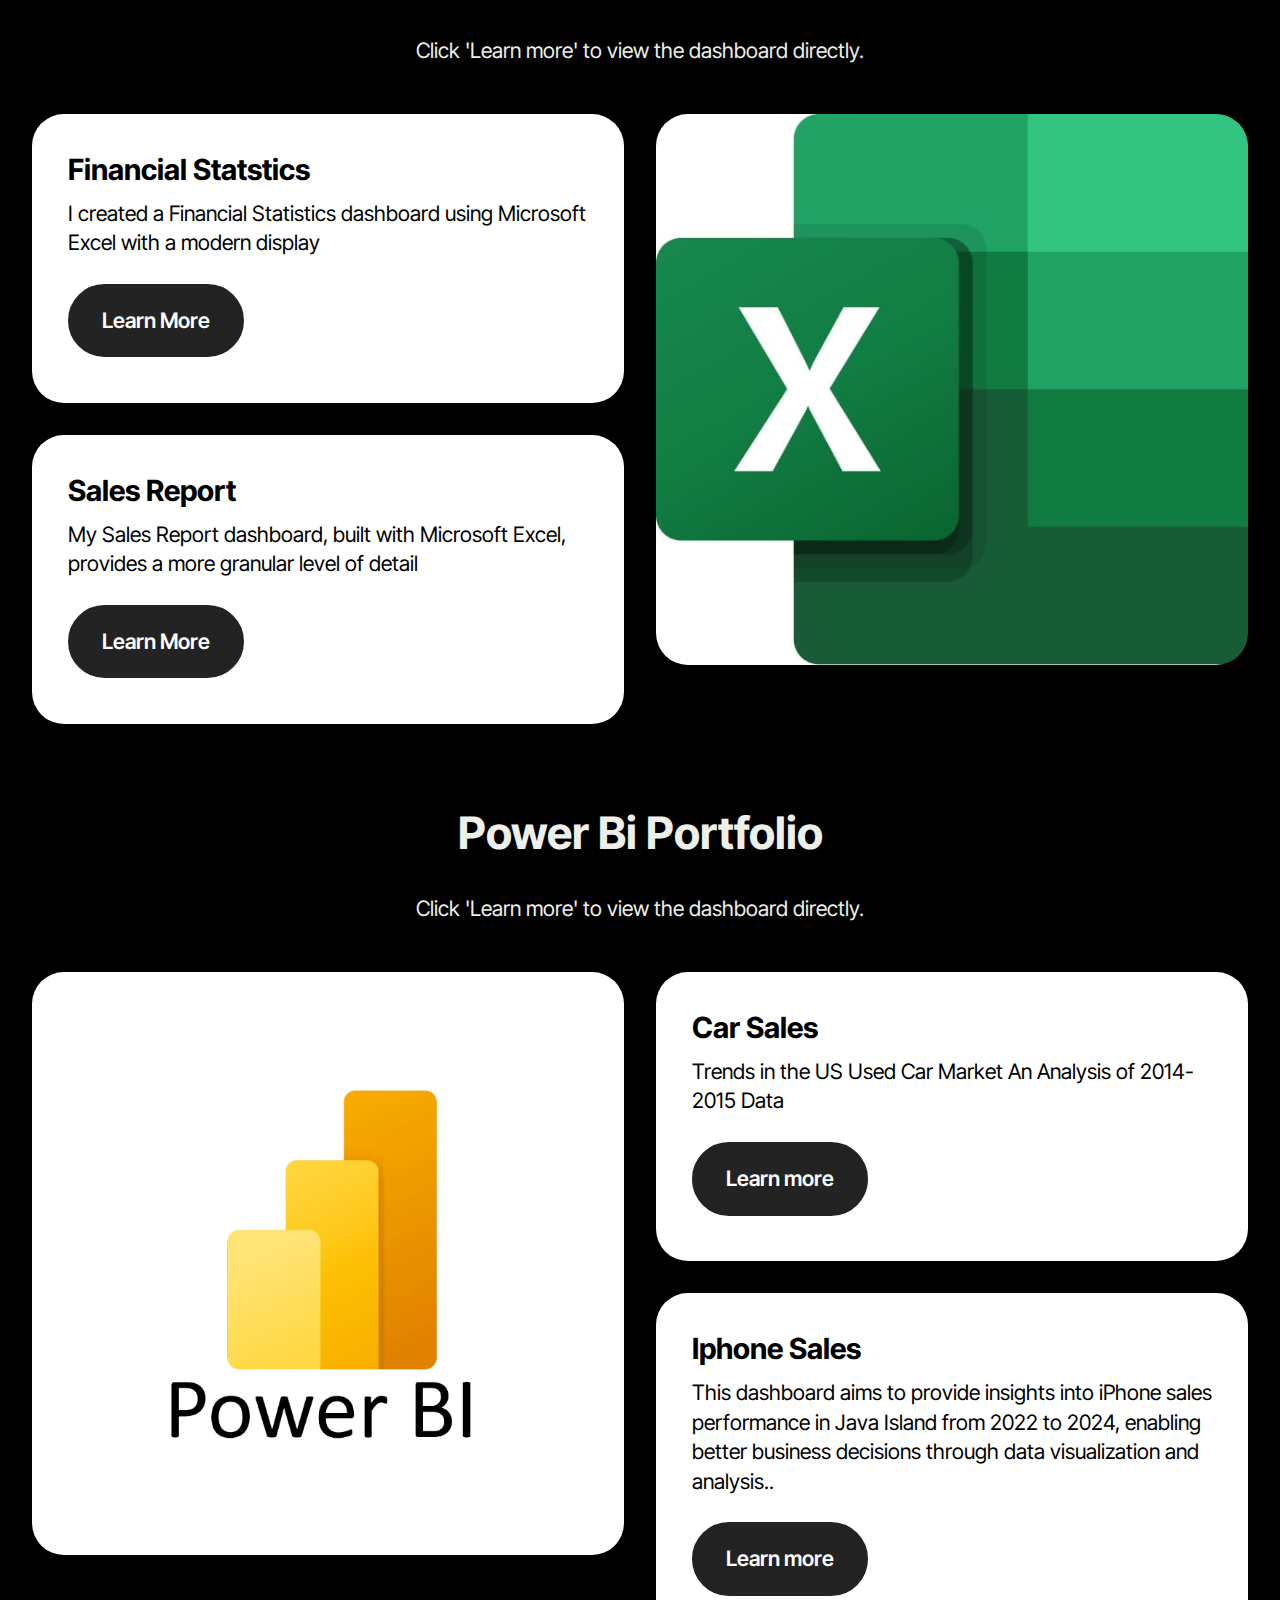
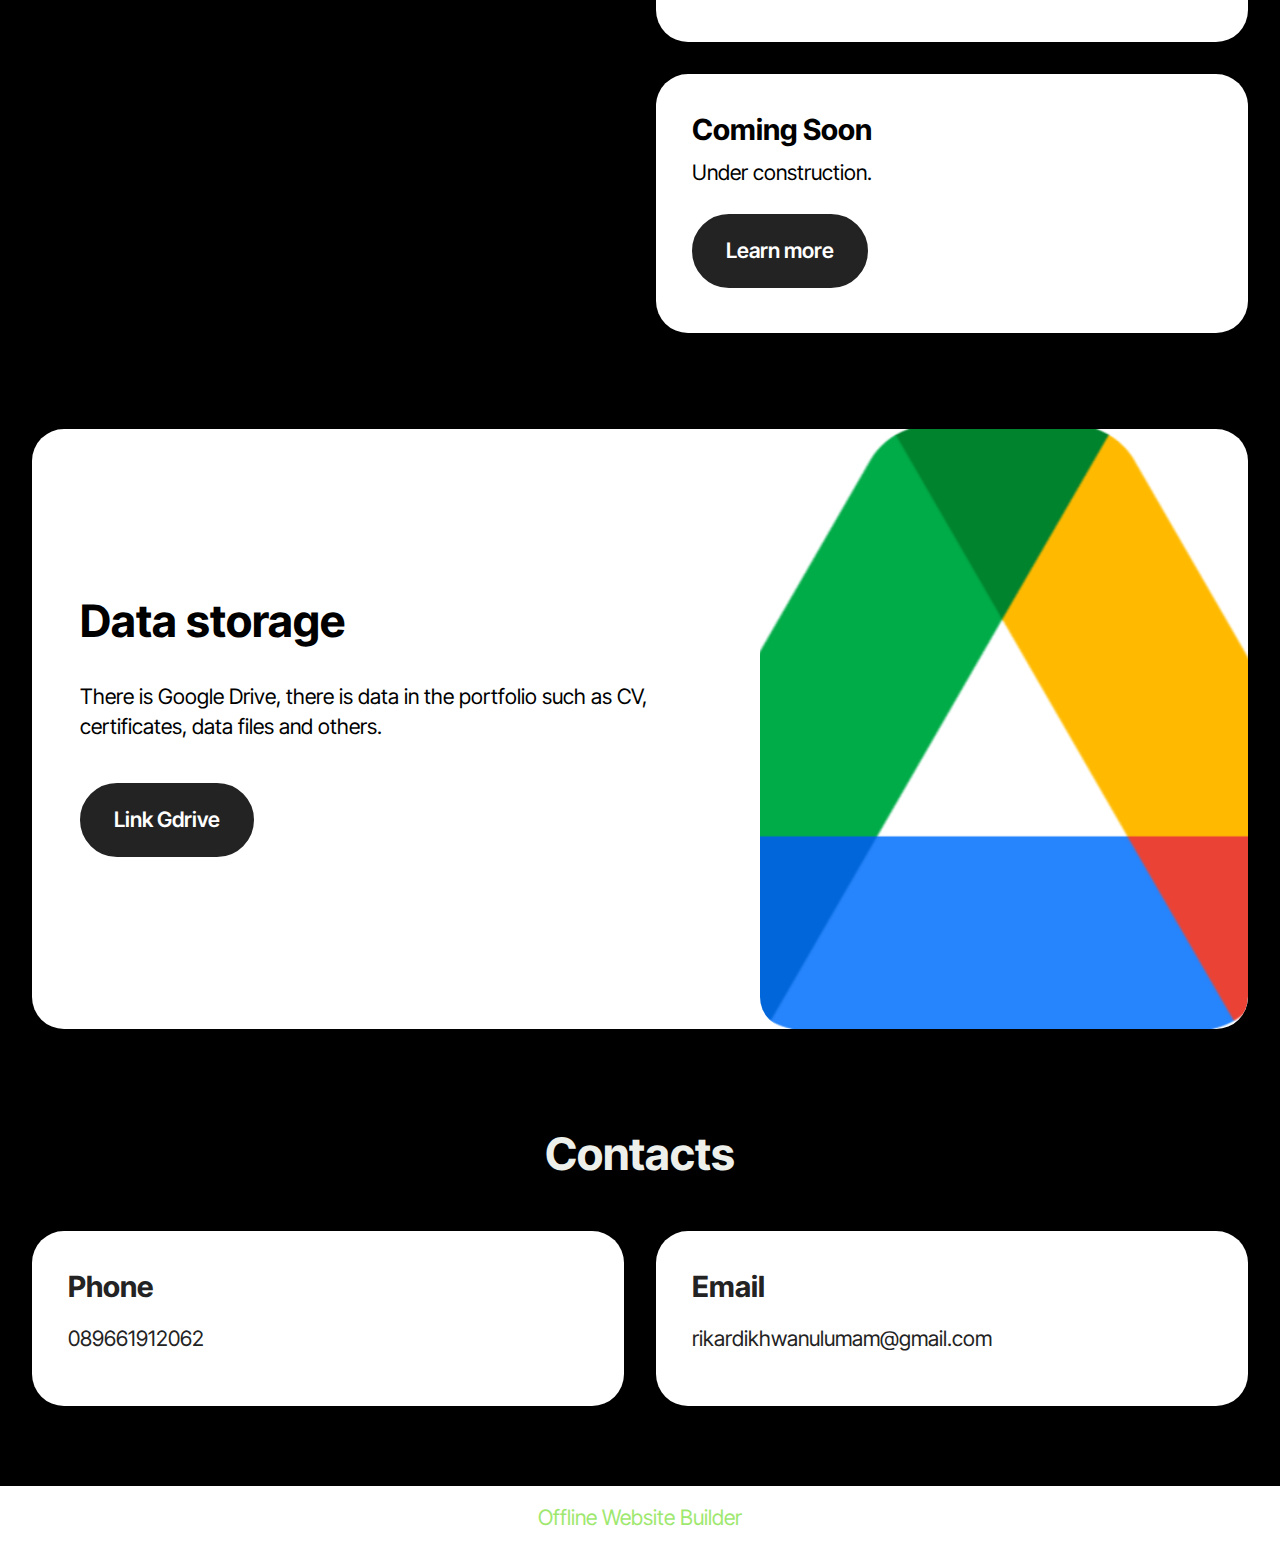
==== commit e0182d18: "Add files via upload" ====
--- a/index.html
+++ b/index.html
@@ -1,16 +1,12 @@
 <!DOCTYPE html>
 <html  >
 <head>
-  <!-- Site made with Mobirise Website Builder v5.6.11, https://mobirise.com -->
+  <!-- Site made with Mobirise Website Builder v6.0.1, https://mobirise.com -->
   <meta charset="UTF-8">
   <meta http-equiv="X-UA-Compatible" content="IE=edge">
-  <meta name="generator" content="Mobirise v5.6.11, mobirise.com">
-  <meta name="twitter:card" content="summary_large_image"/>
-  <meta name="twitter:image:src" content="">
-  <meta property="og:image" content="">
-  <meta name="twitter:title" content="Home">
+  <meta name="generator" content="Mobirise v6.0.1, mobirise.com">
   <meta name="viewport" content="width=device-width, initial-scale=1, minimum-scale=1">
-  <link rel="shortcut icon" href="assets/images/cv-foto-128x124.png" type="image/x-icon">
+  <link rel="shortcut icon" href="assets/images/img-1881-removebg-1.png" type="image/x-icon">
   <meta name="description" content="">
   
   
@@ -22,401 +18,356 @@
   <link rel="stylesheet" href="assets/dropdown/css/style.css">
   <link rel="stylesheet" href="assets/socicon/css/styles.css">
   <link rel="stylesheet" href="assets/theme/css/style.css">
-  <link rel="preload" href="https://fonts.googleapis.com/css?family=Jost:100,200,300,400,500,600,700,800,900,100i,200i,300i,400i,500i,600i,700i,800i,900i&display=swap" as="style" onload="this.onload=null;this.rel='stylesheet'">
-  <noscript><link rel="stylesheet" href="https://fonts.googleapis.com/css?family=Jost:100,200,300,400,500,600,700,800,900,100i,200i,300i,400i,500i,600i,700i,800i,900i&display=swap"></noscript>
-  <link rel="preload" as="style" href="assets/mobirise/css/mbr-additional.css"><link rel="stylesheet" href="assets/mobirise/css/mbr-additional.css" type="text/css">
-  
+  <link rel="preload" href="https://fonts.googleapis.com/css2?family=Inter+Tight:wght@400;700&display=swap&display=swap" as="style" onload="this.onload=null;this.rel='stylesheet'">
+  <noscript><link rel="stylesheet" href="https://fonts.googleapis.com/css2?family=Inter+Tight:wght@400;700&display=swap&display=swap"></noscript>
+  <link rel="preload" as="style" href="assets/mobirise/css/mbr-additional.css?v=YR0K28"><link rel="stylesheet" href="assets/mobirise/css/mbr-additional.css?v=YR0K28" type="text/css">
+
   
   
   
 </head>
 <body>
-
-  <section data-bs-version="5.1" class="menu menu1 cid-tjXpYlCQul" once="menu" id="menu1-0">
-    
-
-    <nav class="navbar navbar-dropdown navbar-fixed-top navbar-expand-lg">
-        <div class="container">
-            <div class="navbar-brand">
-                
-                <span class="navbar-caption-wrap"><a class="navbar-caption text-black display-7">Rikard Ikhwanul Umam</a></span>
-            </div>
-            <button class="navbar-toggler" type="button" data-toggle="collapse" data-bs-toggle="collapse" data-target="#navbarSupportedContent" data-bs-target="#navbarSupportedContent" aria-controls="navbarNavAltMarkup" aria-expanded="false" aria-label="Toggle navigation">
-                <div class="hamburger">
-                    <span></span>
-                    <span></span>
-                    <span></span>
-                    <span></span>
-                </div>
-            </button>
-            <div class="collapse navbar-collapse" id="navbarSupportedContent">
-                <ul class="navbar-nav nav-dropdown nav-right" data-app-modern-menu="true"><li class="nav-item"><a class="nav-link link text-black text-primary display-4" href="index.html#features4-b">Project</a></li>
-                    <li class="nav-item"><a class="nav-link link text-black text-primary display-4" href="index.html#contacts1-1">Contacts</a>
-                    </li></ul>
-                
-                
-            </div>
+  
+  <section data-bs-version="5.1" class="menu menu2 cid-uG03srR6Sh" once="menu" id="menu02-11">
+	
+
+	<nav class="navbar navbar-dropdown navbar-fixed-top navbar-expand-lg">
+		<div class="container">
+			<div class="navbar-brand">
+				
+				<span class="navbar-caption-wrap"><a class="navbar-caption text-black text-primary display-4">Rikard Ikhwanul Umam</a></span>
+			</div>
+			<button class="navbar-toggler" type="button" data-toggle="collapse" data-bs-toggle="collapse" data-target="#navbarSupportedContent" data-bs-target="#navbarSupportedContent" aria-controls="navbarNavAltMarkup" aria-expanded="false" aria-label="Toggle navigation">
+				<div class="hamburger">
+					<span></span>
+					<span></span>
+					<span></span>
+					<span></span>
+				</div>
+			</button>
+			<div class="collapse navbar-collapse" id="navbarSupportedContent">
+				<ul class="navbar-nav nav-dropdown nav-right" data-app-modern-menu="true"><li class="nav-item">
+						<a class="nav-link link text-black text-primary display-4" href="index.html#article02-j">Home<br></a>
+					</li>
+					<li class="nav-item">
+						<a class="nav-link link text-black text-primary display-4" href="index.html#features027-8" aria-expanded="false">Portfolio</a>
+					</li>
+					<li class="nav-item">
+						<a class="nav-link link text-black text-primary display-4" href="index.html#contacts01-6">Contacts</a>
+					</li></ul>
+				<div class="icons-menu">
+					<a class="iconfont-wrapper" href="https://wa.me/6289661912062">
+						<span class="p-2 mbr-iconfont socicon-whatsapp socicon"></span>
+					</a>
+					<a class="iconfont-wrapper" href="mailto:rikardikhwanulumam@gmail.com">
+						<span class="p-2 mbr-iconfont mobi-mbri-letter mobi-mbri"></span>
+					</a>
+					
+					
+				</div>
+				
+			</div>
+		</div>
+	</nav>
+</section>
+
+<section data-bs-version="5.1" class="start article2 cid-uFZkn4MFG1" id="article02-j">
+	
+
+	
+	
+
+	<div class="container">
+		<div class="row justify-content-center">
+			<div class="col-12 col-md-12 col-lg-6 image-wrapper">
+				<img class="w-100" src="assets/images/img-1881-removebg.png" alt="Mobirise Website Builder">
+			</div>
+			<div class="col-12 col-md-12 col-lg">
+				<div class="text-wrapper align-left">
+					<h1 class="mbr-section-title mbr-fonts-style mb-4 display-2"><strong>Rikard Ikhwanul Umam</strong><br><em>Data Analyst</em></h1>
+					<p class="mbr-text align-left mbr-fonts-style mb-4 display-7">
+					Data Analyst with 2 years of experience in marketing, specializing in sales reporting and operational cost reduction. Leveraged statistical analysis to identify key trends and generate actionable insights
+					</p>
+					<div class="mbr-section-btn align-left mt-3"><a class="btn btn-white-outline display-7" href="https://drive.google.com/drive/folders/1KeWKZB7uAbCQxkbr_p9Fml_3CEhcGvPv?usp=drive_link" target="_blank"><span class="mobi-mbri mobi-mbri-to-local-drive mbr-iconfont mbr-iconfont-btn"></span>Gdrive&nbsp;&nbsp;</a></div>
+				</div>
+			</div>
+		</div>
+	</div>
+</section>
+
+<section data-bs-version="5.1" class="features6 start cid-uFZcPJm87z" id="features06-7">
+	
+	
+	<div class="container">
+		<div class="row justify-content-center">
+			<div class="col-12 content-head">
+				<div class="mbr-section-head mb-5">
+					<h4 class="mbr-section-title mbr-fonts-style align-center mb-0 display-2"><strong>Work experience</strong></h4>
+					
+					
+				</div>
+			</div>
+		</div>
+		<div class="row">
+			<div class="item features-image col-12 col-md-6 col-lg-3 active">
+				<div class="item-wrapper">
+					<div class="item-img">
+						<img src="assets/images/logo-pt-plangi-jaya-indonesia.jpg" alt="Mobirise Website Builder" data-slide-to="0" data-bs-slide-to="0">
+					</div>
+					<div class="item-content">
+						<h5 class="item-title mbr-fonts-style display-5"><strong>Data Analyst</strong></h5>
+						<p class="mbr-text mbr-fonts-style display-7">PT. PLANGI JAYA INDONESIA - Bandung, Indonesia<br>(Jul 2022 - Apr 2023)<br></p>
+						
+					</div>
+				</div>
+			</div><div class="item features-image col-12 col-md-6 col-lg-3">
+				<div class="item-wrapper">
+					<div class="item-img">
+						<img src="assets/images/lowongan-kerja-pt-multi-star-rukun-abadi-sharon-bakery.webp" alt="Mobirise Website Builder" data-slide-to="1" data-bs-slide-to="1">
+					</div>
+					<div class="item-content">
+						<h5 class="item-title mbr-fonts-style display-5"><strong>Marketing <br>Data Analyst</strong></h5>
+						<p class="mbr-text mbr-fonts-style display-7">
+							PT. MULTI STAR RUKUN ABADI - Bandung, Indonesia
+						<br>(Mei 2023 - Mei 2024)<br></p>
+						
+					</div>
+				</div>
+			</div>
+			<div class="item features-image col-12 col-md-6 col-lg-3">
+				<div class="item-wrapper">
+					<div class="item-img">
+						<img src="assets/images/pt-laju-kerja-bersama-logo.jpeg" alt="Mobirise Website Builder" data-slide-to="2" data-bs-slide-to="2">
+					</div>
+					<div class="item-content">
+						<h5 class="item-title mbr-fonts-style display-5"><strong>Data Analyst</strong></h5>
+						<p class="mbr-text mbr-fonts-style display-7">
+							PT. LAJU KERJA BERSAMA - Bekasi, Indonesia
+						<br>(Mei 2024 - Jul 2024)<br></p>
+						
+					</div>
+				</div>
+			</div>
+			<div class="item features-image col-12 col-md-6 col-lg-3">
+				<div class="item-wrapper">
+					<div class="item-img">
+						<img src="assets/images/bank-nationalnobu.jpg" alt="Mobirise Website Builder" data-slide-to="4" data-bs-slide-to="4">
+					</div>
+					<div class="item-content">
+						<h5 class="item-title mbr-fonts-style display-5"><strong>Customer Care Admin Staff&nbsp;</strong><strong><br></strong></h5>
+						<p class="mbr-text mbr-fonts-style display-7">
+							PT. BANK NATIONALNOBU - Jakarta, Indonesia<br>(Ags 2024 - Nov 2024)<br>
+						</p>
+						
+					</div>
+				</div>
+			</div>
+		</div>
+	</div>
+</section>
+
+<section data-bs-version="5.1" class="features027 cid-uFZe0dksI9" id="features027-8">
+	
+
+	
+	
+
+	<div class="container">
+		<div class="row justify-content-center">
+			<div class="col-md-12 content-head mb-5">
+				<h1 class="mbr-section-title mbr-fonts-style mb-0 display-2"><strong>Microsoft Excel Portfolio</strong></h1>
+				<p class="mbr-text mbr-fonts-style mt-4 mb-0 display-7">Click 'Learn more' to view the dashboard directly.</p>
+			</div>
+		</div>
+
+
+		<div class="row justify-content-center  blockContent">
+			<div class="col-12 col-lg">
+				<div class="item features-without-image col-12 col-md-12 col-lg-12 active">
+					<div class="item-wrapper">
+						<div class="item-content">
+							
+							<h4 class="card-title mbr-fonts-style display-5"><strong>Financial Statstics</strong></h4>
+							<p class="card-text mbr-fonts-style mt-0 mb-0 display-7">
+								I created a Financial Statistics dashboard using Microsoft Excel with a modern display
+							</p>
+							<div class="mbr-section-btn item-footer mt-3"><a href="Excel 1.html#image08-a" class="btn item-btn btn-black display-7">Learn More</a></div>
+						</div>
+
+					</div>
+				</div>
+				<div class="item features-without-image col-12 col-md-12 col-lg-12">
+					<div class="item-wrapper">
+						<div class="item-content">
+							
+							<h4 class="card-title mbr-fonts-style display-5"><strong>Sales Report</strong></h4>
+							<p class="card-text mbr-fonts-style mt-0 mb-0 display-7">
+								My Sales Report dashboard, built with Microsoft Excel, provides a more granular level of detail
+							</p>
+							<div class="mbr-section-btn item-footer mt-3"><a href="Excel 2.html" class="btn item-btn btn-black display-7">Learn More</a></div>
+						</div>
+
+					</div>
+				</div>
+				
+			</div>
+			<div class="col-12 col-lg-6">
+				<div class="image-wrapper">
+					<img class="w-100" src="assets/images/microsoft-office-excel-2019present.svg.jpg" alt="Mobirise Website Builder">
+				</div>
+			</div>
+
+		</div>
+	</div>
+</section>
+
+<section data-bs-version="5.1" class="features028 cid-uFZchQqvxP" id="features028-5">
+	
+
+	
+	
+	<div class="container">
+		<div class="row justify-content-center">
+			<div class="col-md-12 content-head mb-5">
+				<h1 class="mbr-section-title mbr-fonts-style mb-0 display-2"><strong>Power Bi Portfolio</strong></h1>
+				<p class="mbr-text mbr-fonts-style mt-4 mb-0 display-7">
+					Click 'Learn more' to view the dashboard directly.
+				</p>
+			</div>
+		</div>
+
+
+		<div class="row justify-content-center  blockContent">
+
+			<div class="col-12 col-lg">
+
+
+				<div class="item features-without-image col-12 col-md-12 col-lg-12 active">
+					<div class="item-wrapper">
+						<div class="item-content">
+							
+							<h4 class="card-title mbr-fonts-style display-5"><strong>Car Sales</strong></h4>
+							<p class="card-text mbr-fonts-style mt-0 mb-0 display-7">
+								Trends in the US Used Car Market An Analysis of 2014-2015 Data
+							</p>
+							<div class="mbr-section-btn item-footer mt-3"><a href="PB 1.html" class="btn item-btn btn-black display-7">
+									Learn more
+								</a></div>
+						</div>
+
+					</div>
+				</div><div class="item features-without-image col-12 col-md-12 col-lg-12">
+					<div class="item-wrapper">
+						<div class="item-content">
+							
+							<h4 class="card-title mbr-fonts-style display-5"><strong>Iphone Sales</strong></h4>
+							<p class="card-text mbr-fonts-style mt-0 mb-0 display-7">
+								This dashboard aims to provide insights into iPhone sales performance in Java Island from 2022 to 2024, enabling better business decisions through data visualization and analysis..
+							</p>
+							<div class="mbr-section-btn item-footer mt-3"><a href="PB 2.html" class="btn item-btn btn-black display-7">
+									Learn more</a></div>
+						</div>
+
+					</div>
+				</div><div class="item features-without-image col-12 col-md-12 col-lg-12">
+					<div class="item-wrapper">
+						<div class="item-content">
+							
+							<h4 class="card-title mbr-fonts-style display-5"><strong>Coming Soon</strong></h4>
+							<p class="card-text mbr-fonts-style mt-0 mb-0 display-7">
+								Under construction.
+							</p>
+							<div class="mbr-section-btn item-footer mt-3"><a href="" class="btn item-btn btn-black display-7">
+									Learn more</a></div>
+						</div>
+
+					</div>
+				</div>
+				
+				
+			</div>
+			<div class="col-12 col-lg-6">
+				<div class="image-wrapper">
+					<img class="w-100" src="assets/images/power-bi-icon.png" alt="Mobirise Website Builder">
+				</div>
+			</div>
+		</div>
+	</div>
+</section>
+
+<section data-bs-version="5.1" class="start article05 cid-uFZimWLVkv" id="article05-i">
+  
+
+  
+  
+
+  <div class="container">
+    <div class="row justify-content-center align-items-center">
+      <div class="col-12">
+        <div class="card-wrapper">
+          <div class="row">
+            <div class="col-12 col-md-12 col-lg-5 image-wrapper">
+              <img class="w-100" src="assets/images/google-drive-logo-512px-3.png" alt="Mobirise Website Builder">
+            </div>
+            <div class="col-12 col-lg col-md-12">
+              <div class="text-wrapper align-left">
+                <h1 class="mbr-section-title mbr-fonts-style mb-4 display-2"><strong>Data storage</strong></h1>
+                <p class="mbr-text mbr-fonts-style mb-4 display-7">
+                  There is Google Drive, there is data in the portfolio such as CV, certificates, data files and others.<br>
+                </p>
+                <div class="mbr-section-btn mt-3"><a class="btn btn-lg btn-black display-7" href="https://drive.google.com/drive/folders/1KeWKZB7uAbCQxkbr_p9Fml_3CEhcGvPv?usp=drive_link" target="_blank">Link Gdrive</a></div>
+              </div>
+            </div>
+          </div>
         </div>
-    </nav>
-</section>
-
-<section data-bs-version="5.1" class="header11 cid-tlsX9puzqk" id="header11-4">
-
-    
-<iframe title="Sales Iphone Report" width="600" height="373.5" src="https://app.powerbi.com/view?r=eyJrIjoiODUwM2YzNzMtNmU2Zi00MWFkLWJkNWYtMTQ2YTQzZDY4ZWJjIiwidCI6ImNkYjM1Y2ZkLTdjY2QtNDhiNC1iMWQ1LTVmNTZiZjIxZjA2OCIsImMiOjEwfQ%3D%3D" frameborder="0" allowFullScreen="true"></iframe>
-    
-    
-
-    <div class="container">
-        <div class="row justify-content-center">
-            <div class="col-12 col-md-4 image-wrapper">
-                <img class="w-100" src="assets/images/cv-foto-696x677.jpeg" alt="Mobirise Website Builder">
-            </div>
-            <div class="col-12 col-md">
-                <div class="text-wrapper text-center">
-                    <h1 class="mbr-section-title mbr-fonts-style mb-3 display-2"><strong>Make data understandable to everyone</strong></h1>
-                    <p class="mbr-text mbr-fonts-style display-7">Rikard Ikhwanul Umam | Data Analyst </p>
-                    <div class="mbr-section-btn mt-3"><a class="btn btn-primary display-7" href="https://drive.google.com/drive/folders/1KeWKZB7uAbCQxkbr_p9Fml_3CEhcGvPv?usp=share_link" target="_blank">Dokumen &gt;</a></div>
-                </div>
-            </div>
-        </div>
+      </div>
     </div>
-</section>
-
-<section data-bs-version="5.1" class="features23 cid-tlX7OlaAf1" id="features24-9">
-
+  </div>
+</section>
+
+<section data-bs-version="5.1" class="contacts01 cid-uFZcrfFrv3" id="contacts01-6">
     
 
     
     
     <div class="container">
         <div class="row justify-content-center">
-            <div class="col-12">
-                <div class="card-wrapper mb-4">
-                    <div class="card-box align-center">
-                        <h4 class="card-title mbr-fonts-style mb-4 display-2"><strong>SOFT SKILL</strong></h4>
-                        
-                        
+            <div class="col-12 content-head">
+                <div class="mbr-section-head mb-5">
+                    <h3 class="mbr-section-title mbr-fonts-style align-center mb-0 display-2">
+                        <strong>Contacts</strong>
+                    </h3>
+                    
+                </div>
+            </div>
+        </div>
+        <div class="row">
+            <div class="item features-without-image col-12 col-md-6 active">
+                <div class="item-wrapper">
+                    <div class="text-wrapper">
+                        <h6 class="card-title mbr-fonts-style mb-3 display-5">
+                            <strong>Phone</strong>
+                        </h6>
+                        <p class="mbr-text mbr-fonts-style display-7"><a href="https://wa.me/6289661912062" class="text-black">089661912062</a></p>
                     </div>
                 </div>
             </div>
-            <div class="col-12 col-md-6 col-lg-3">
-                <div class="item first mbr-flex p-4">
-                    <div class="icon-wrap w-100">
-                        <div class="icon-box">
-                            <span class="step-number mbr-fonts-style display-5">1</span>
-                        </div>
-                    </div>
-
-                    <div class="text-box">
-                        <h4 class="icon-title card-title mbr-black mbr-fonts-style display-7">
-                            <strong>Leadership</strong>
-                        </h4>
-                        
+            <div class="item features-without-image col-12 col-md-6">
+                <div class="item-wrapper">
+                    <div class="text-wrapper">
+                        <h6 class="card-title mbr-fonts-style mb-3 display-5">
+                            <strong>Email</strong>
+                        </h6>
+                        <p class="mbr-text mbr-fonts-style display-7"><a href="mailto:rikardikhwanulumam@gmail.com" class="text-black">rikardikhwanulumam@gmail.com</a></p>
                     </div>
                 </div>
-                <!-- <span mbr-icon class="mbr-iconfont mobi-mbri-devices mobi-mbri"></span> -->
-            </div>
-            <div class="col-12 col-md-6 col-lg-3">
-                <div class="item mbr-flex p-4">
-                    <div class="icon-wrap w-100">
-                        <div class="icon-box">
-                            <span class="step-number mbr-fonts-style display-5">2</span>
-                        </div>
-                    </div>
-                    <div class="text-box">
-                        <h4 class="icon-title card-title mbr-black mbr-fonts-style display-7"><strong>Team Work</strong></h4>
-                        
-                    </div>
-                </div>
-            </div>
-            <div class="col-12 col-md-6 col-lg-3">
-                <div class="item mbr-flex p-4">
-                    <div class="icon-wrap w-100">
-                        <div class="icon-box">
-                            <span class="step-number mbr-fonts-style display-5">3</span>
-                        </div>
-                    </div>
-                    <div class="text-box">
-                        <h4 class="icon-title card-title mbr-black mbr-fonts-style display-7">
-                            <strong>Dicipline</strong>
-                        </h4>
-                        
-                    </div>
-                </div>
-            </div>
-            <div class="col-12 col-md-6 col-lg-3">
-                <div class="item mbr-flex p-4">
-                    <div class="icon-wrap w-100">
-                        <div class="icon-box">
-                            <span class="step-number mbr-fonts-style display-5">4</span>
-                        </div>
-                    </div>
-                    <div class="text-box">
-                        <h4 class="icon-title card-title mbr-black mbr-fonts-style display-7">
-                            <strong>Specification</strong>
-                        </h4>
-                        
-                    </div>
-                </div>
-            </div>
-            
-            
+            </div>
             
             
         </div>
     </div>
-</section>
-
-<section data-bs-version="5.1" class="features4 cid-twydZhMNwa" id="features4-b">
-    
-    
-    <div class="container">
-        <div class="mbr-section-head">
-            <h4 class="mbr-section-title mbr-fonts-style align-center mb-0 display-2"><strong>Project</strong><br><strong><br></strong></h4>
-            
-        </div>
-        <div class="row mt-4">
-            <div class="item features-image сol-12 col-md-6 col-lg-6">
-                <div class="item-wrapper">
-                    <div class="item-img">
-                        <img src="assets/images/shjda-600x315.jpg" alt="Mobirise Website Builder" title="">
-                    </div>
-                    <div class="item-content">
-                        <h5 class="item-title mbr-fonts-style display-5"><p><strong>Data Analyst</strong></p></h5>
-                        
-                        <p class="mbr-text mbr-fonts-style mt-3 display-7">Data analyst is a person who researches and analyzes information using data analysis tools. A Data Analyst is also responsible for analyzing numerical data, processing and translating existing data into a report that can be easily understood by the company.</p>
-                    </div>
-                    <div class="mbr-section-btn item-footer mt-2"><a href="https://drive.google.com/drive/folders/14RdorkNXmbe4OgiVM01QoKAI5ocB8FNB?usp=share_link" class="btn item-btn btn-black display-7" target="_blank">Start Now
-                            &gt;</a></div>
-                </div>
-            </div>
-            <div class="item features-image сol-12 col-md-6 col-lg-6">
-                <div class="item-wrapper">
-                    <div class="item-img">
-                        <img src="assets/images/cb-dataengineervsscientist-060421-duplicate.webp" alt="Mobirise Website Builder" title="">
-                    </div>
-                    <div class="item-content">
-                        <h5 class="item-title mbr-fonts-style display-5"><strong>Data Engineer</strong></h5>
-                        
-                        <p class="mbr-text mbr-fonts-style mt-3 display-7">Data engineers work in a variety of settings to build systems that collect, manage, and convert raw data into usable information for data scientists and business analysts to interpret. Their ultimate goal is to make data accessible so that organizations can use it to evaluate and optimize their performance.</p>
-                    </div>
-                    <div class="mbr-section-btn item-footer mt-2"><a href="https://drive.google.com/drive/folders/1eFIkmfh0bZnghxIMH6r0OsClr_1t3Lee?usp=share_link" class="btn item-btn btn-black display-7" target="_blank">Start Now
-                            &gt;</a></div>
-                </div>
-            </div>
-            
-
-        </div>
-    </div>
-</section>
-
-<section data-bs-version="5.1" class="features23 cid-tlX7w8VASH" id="features24-8">
-
-    
-
-    
-    
-    <div class="container">
-        <div class="row justify-content-center">
-            <div class="col-12">
-                <div class="card-wrapper mb-4">
-                    <div class="card-box align-center">
-                        <h4 class="card-title mbr-fonts-style mb-4 display-2"><strong>HARD SKILL</strong></h4>
-                        
-                        
-                    </div>
-                </div>
-            </div>
-            <div class="col-12 col-md-6 col-lg-3">
-                <div class="item first mbr-flex p-4">
-                    <div class="icon-wrap w-100">
-                        <div class="icon-box">
-                            <span class="step-number mbr-fonts-style display-5">1</span>
-                        </div>
-                    </div>
-
-                    <div class="text-box">
-                        <h4 class="icon-title card-title mbr-black mbr-fonts-style display-7"><strong>Microsoft Office</strong></h4>
-                        
-                    </div>
-                </div>
-                <!-- <span mbr-icon class="mbr-iconfont mobi-mbri-devices mobi-mbri"></span> -->
-            </div>
-            <div class="col-12 col-md-6 col-lg-3">
-                <div class="item mbr-flex p-4">
-                    <div class="icon-wrap w-100">
-                        <div class="icon-box">
-                            <span class="step-number mbr-fonts-style display-5">2</span>
-                        </div>
-                    </div>
-                    <div class="text-box">
-                        <h4 class="icon-title card-title mbr-black mbr-fonts-style display-7"><strong>Data Analyst</strong></h4>
-                        
-                    </div>
-                </div>
-            </div>
-            <div class="col-12 col-md-6 col-lg-3">
-                <div class="item mbr-flex p-4">
-                    <div class="icon-wrap w-100">
-                        <div class="icon-box">
-                            <span class="step-number mbr-fonts-style display-5">3</span>
-                        </div>
-                    </div>
-                    <div class="text-box">
-                        <h4 class="icon-title card-title mbr-black mbr-fonts-style display-7"><strong>Data Engineer</strong></h4>
-                        
-                    </div>
-                </div>
-            </div>
-            <div class="col-12 col-md-6 col-lg-3">
-                <div class="item mbr-flex p-4">
-                    <div class="icon-wrap w-100">
-                        <div class="icon-box">
-                            <span class="step-number mbr-fonts-style display-5">4</span>
-                        </div>
-                    </div>
-                    <div class="text-box">
-                        <h4 class="icon-title card-title mbr-black mbr-fonts-style display-7"><strong>Python</strong></h4>
-                        
-                    </div>
-                </div>
-            </div>
-            <div class="col-12 col-md-6 col-lg-3">
-                <div class="item mbr-flex p-4 five">
-                    <div class="icon-wrap w-100">
-                        <div class="icon-box">
-                            <span class="step-number mbr-fonts-style display-5">5</span>
-                        </div>
-                    </div>
-                    <div class="text-box">
-                        <h4 class="icon-title card-title mbr-black mbr-fonts-style display-7">
-                            <strong>Mysql</strong>
-                        </h4>
-                        
-                    </div>
-                </div>
-            </div>
-            <div class="col-12 col-md-6 col-lg-3">
-                <div class="item mbr-flex p-4">
-                    <div class="icon-wrap w-100">
-                        <div class="icon-box">
-                            <span class="step-number mbr-fonts-style display-5">6</span>
-                        </div>
-                    </div>
-                    <div class="text-box">
-                        <h4 class="icon-title card-title mbr-black mbr-fonts-style display-7"><strong>Adobe Premiere</strong></h4>
-                        
-                    </div>
-                </div>
-            </div>
-            <div class="col-12 col-md-6 col-lg-3">
-                <div class="item mbr-flex p-4">
-                    <div class="icon-wrap w-100">
-                        <div class="icon-box">
-                            <span class="step-number mbr-fonts-style display-5">7</span>
-                        </div>
-                    </div>
-                    <div class="text-box">
-                        <h4 class="icon-title card-title mbr-black mbr-fonts-style display-7">
-                            <strong>Specification</strong>
-                        </h4>
-                        
-                    </div>
-                </div>
-            </div>
-            
-        </div>
-    </div>
-</section>
-
-<section data-bs-version="5.1" class="timeline1 cid-twyj2RTN2Z" id="timeline1-c">
-    
-
-    
-    
-    <div class="timelines-container container" mbri-timelines="">
-        <div class="mbr-section-head">
-            <h3 class="mbr-section-title mbr-fonts-style align-center mb-0 display-2"><strong>Work Experience</strong></h3>
-            
-        </div>
-        <div class="row timeline-element mb-2 mt-4">
-            <div class="timeline-date col-12 col-md-6">
-                <div class="timeline-date-wrapper">
-                    <p class="mbr-timeline-date mbr-fonts-style display-5"><strong>Desember 2022 - Now</strong></p>
-                </div>
-            </div>
-            <span class="iconBackground"></span>
-            <div class="col-12 col-md-6">
-                <div class="timeline-text-wrapper">
-                    <h4 class="mbr-timeline-title mbr-fonts-style mb-4 display-5"><strong>Data Analyst</strong></h4>
-                    <div class="image-wrapper mb-4">
-                        <img src="assets/images/capture-592x175.jpg" alt="Mobirise Website Builder" title="">
-                    </div>
-                    <p class="mbr-text mbr-fonts-style display-7">
-                        Manage production data using excel, create monthly reports, analyze production results, and create data visualizations
-                    </p>
-                </div>
-            </div>
-        </div>
-        
-        
-        
-        
-        
-        
-        
-        
-        
-        
-        
-    </div>
-</section>
-
-<section data-bs-version="5.1" class="contacts1 cid-tlsW3p2vKt" id="contacts1-1">
-
-    
-
-    
-    
-    <div class="container">
-        
-        <div class="row justify-content-center mt-4">
-            <div class="card col-12 col-lg-6">
-                <div class="card-wrapper">
-                    <div class="card-box align-center">
-                        <div class="image-wrapper">
-                            <span class="mbr-iconfont mobi-mbri-letter mobi-mbri"></span>
-                        </div>
-                        <h4 class="card-title mbr-fonts-style mb-2 display-2">
-                            <strong>Email</strong>
-                        </h4>
-                        <p class="mbr-text mbr-fonts-style mb-2 display-4">
-                            We will reply as soon as possible</p>
-                        <h5 class="link mbr-fonts-style display-7"><a href="mailto:rikardikhwanulumam@gmail.com" class="text-primary">Send (rikardikhwanulumam@gmail.com</a>)</h5>
-                    </div>
-                </div>
-            </div>
-            <div class="card col-12 col-lg-6">
-                <div class="card-wrapper">
-                    <div class="card-box align-center">
-                        <div class="image-wrapper">
-                            <span class="mbr-iconfont mobi-mbri-mobile-2 mobi-mbri"></span>
-                        </div>
-                        <h4 class="card-title mbr-fonts-style align-center mb-2 display-2">
-                            <strong>Phone</strong>
-                        </h4>
-                        <p class="mbr-text mbr-fonts-style mb-2 display-4">
-                            We will reply as soon as possible</p>
-                        <h5 class="link mbr-black mbr-fonts-style display-7">
-                            <a href="https://wa.me/6289661912062" class="text-primary">Call (089661912062)</a></h5>
-                    </div>
-                </div>
-            </div>
-        </div>
-    </div>
-</section><section class="display-7" style="padding: 0;align-items: center;justify-content: center;flex-wrap: wrap;    align-content: center;display: flex;position: relative;height: 4rem;"><a href="https://mobiri.se/" style="flex: 1 1;height: 4rem;position: absolute;width: 100%;z-index: 1;"><img alt="" style="height: 4rem;" src="[data-uri]"></a><p style="margin: 0;text-align: center;" class="display-7"></p><a style="z-index:1" href="https://mobirise.com/builder/no-code-website-builder.html"></a></section><script src="assets/bootstrap/js/bootstrap.bundle.min.js"></script>  <script src="assets/smoothscroll/smooth-scroll.js"></script>  <script src="assets/ytplayer/index.js"></script>  <script src="assets/dropdown/js/navbar-dropdown.js"></script>  <script src="assets/theme/js/script.js"></script>  
+</section><section class="display-7" style="padding: 0;align-items: center;justify-content: center;flex-wrap: wrap;    align-content: center;display: flex;position: relative;height: 4rem;"><a href="https://mobiri.se/3875363" style="flex: 1 1;height: 4rem;position: absolute;width: 100%;z-index: 1;"><img alt="" style="height: 4rem;" src="[data-uri]"></a><p style="margin: 0;text-align: center;" class="display-7">&#8204;</p><a style="z-index:1" href="https://mobirise.com/offline-website-builder.html">Offline Website Builder</a></section><script src="assets/bootstrap/js/bootstrap.bundle.min.js"></script>  <script src="assets/smoothscroll/smooth-scroll.js"></script>  <script src="assets/ytplayer/index.js"></script>  <script src="assets/dropdown/js/navbar-dropdown.js"></script>  <script src="assets/theme/js/script.js"></script>  
   
   
 </body>
-</html>
+</html>--- a/assets/web/assets/mobirise-icons2/mobirise2.css
+++ b/assets/web/assets/mobirise-icons2/mobirise2.css
@@ -0,0 +1,498 @@
+@font-face {
+  font-family: 'Moririse2';
+  font-display: swap;
+  src:  url('mobirise2.eot?f2bix4');
+  src:  url('mobirise2.eot?f2bix4#iefix') format('embedded-opentype'),
+    url('mobirise2.ttf?f2bix4') format('truetype'),
+    url('mobirise2.woff?f2bix4') format('woff'),
+    url('mobirise2.svg?f2bix4#mobirise2') format('svg');
+  font-weight: normal;
+  font-style: normal;
+}
+
+[class^="mobi-"], [class*=" mobi-"] {
+  /* use !important to prevent issues with browser extensions that change fonts */
+  font-family: 'Moririse2' !important;
+  speak: none;
+  font-style: normal;
+  font-weight: normal;
+  font-variant: normal;
+  text-transform: none;
+  line-height: 1;
+
+  /* Better Font Rendering =========== */
+  -webkit-font-smoothing: antialiased;
+  -moz-osx-font-smoothing: grayscale;
+}
+
+.mobi-mbri-add-submenu:before {
+  content: "\e900";
+}
+.mobi-mbri-alert:before {
+  content: "\e901";
+}
+.mobi-mbri-align-center:before {
+  content: "\e902";
+}
+.mobi-mbri-align-justify:before {
+  content: "\e903";
+}
+.mobi-mbri-align-left:before {
+  content: "\e904";
+}
+.mobi-mbri-align-right:before {
+  content: "\e905";
+}
+.mobi-mbri-android:before {
+  content: "\e906";
+}
+.mobi-mbri-apple:before {
+  content: "\e907";
+}
+.mobi-mbri-arrow-down:before {
+  content: "\e908";
+}
+.mobi-mbri-arrow-next:before {
+  content: "\e909";
+}
+.mobi-mbri-arrow-prev:before {
+  content: "\e90a";
+}
+.mobi-mbri-arrow-up:before {
+  content: "\e90b";
+}
+.mobi-mbri-bold:before {
+  content: "\e90c";
+}
+.mobi-mbri-bookmark:before {
+  content: "\e90d";
+}
+.mobi-mbri-bootstrap:before {
+  content: "\e90e";
+}
+.mobi-mbri-briefcase:before {
+  content: "\e90f";
+}
+.mobi-mbri-browse:before {
+  content: "\e910";
+}
+.mobi-mbri-bulleted-list:before {
+  content: "\e911";
+}
+.mobi-mbri-calendar:before {
+  content: "\e912";
+}
+.mobi-mbri-camera:before {
+  content: "\e913";
+}
+.mobi-mbri-cart-add:before {
+  content: "\e914";
+}
+.mobi-mbri-cart-full:before {
+  content: "\e915";
+}
+.mobi-mbri-cash:before {
+  content: "\e916";
+}
+.mobi-mbri-change-style:before {
+  content: "\e917";
+}
+.mobi-mbri-chat:before {
+  content: "\e918";
+}
+.mobi-mbri-clock:before {
+  content: "\e919";
+}
+.mobi-mbri-close:before {
+  content: "\e91a";
+}
+.mobi-mbri-cloud:before {
+  content: "\e91b";
+}
+.mobi-mbri-code:before {
+  content: "\e91c";
+}
+.mobi-mbri-contact-form:before {
+  content: "\e91d";
+}
+.mobi-mbri-credit-card:before {
+  content: "\e91e";
+}
+.mobi-mbri-cursor-click:before {
+  content: "\e91f";
+}
+.mobi-mbri-cust-feedback:before {
+  content: "\e920";
+}
+.mobi-mbri-database:before {
+  content: "\e921";
+}
+.mobi-mbri-delivery:before {
+  content: "\e922";
+}
+.mobi-mbri-desktop:before {
+  content: "\e923";
+}
+.mobi-mbri-devices:before {
+  content: "\e924";
+}
+.mobi-mbri-down:before {
+  content: "\e925";
+}
+.mobi-mbri-download-2:before {
+  content: "\e926";
+}
+.mobi-mbri-download:before {
+  content: "\e927";
+}
+.mobi-mbri-drag-n-drop-2:before {
+  content: "\e928";
+}
+.mobi-mbri-drag-n-drop:before {
+  content: "\e929";
+}
+.mobi-mbri-edit-2:before {
+  content: "\e92a";
+}
+.mobi-mbri-edit:before {
+  content: "\e92b";
+}
+.mobi-mbri-error:before {
+  content: "\e92c";
+}
+.mobi-mbri-extension:before {
+  content: "\e92d";
+}
+.mobi-mbri-features:before {
+  content: "\e92e";
+}
+.mobi-mbri-file:before {
+  content: "\e92f";
+}
+.mobi-mbri-flag:before {
+  content: "\e930";
+}
+.mobi-mbri-folder:before {
+  content: "\e931";
+}
+.mobi-mbri-gift:before {
+  content: "\e932";
+}
+.mobi-mbri-github:before {
+  content: "\e933";
+}
+.mobi-mbri-globe-2:before {
+  content: "\e934";
+}
+.mobi-mbri-globe:before {
+  content: "\e935";
+}
+.mobi-mbri-growing-chart:before {
+  content: "\e936";
+}
+.mobi-mbri-hearth:before {
+  content: "\e937";
+}
+.mobi-mbri-help:before {
+  content: "\e938";
+}
+.mobi-mbri-home:before {
+  content: "\e939";
+}
+.mobi-mbri-hot-cup:before {
+  content: "\e93a";
+}
+.mobi-mbri-idea:before {
+  content: "\e93b";
+}
+.mobi-mbri-image-gallery:before {
+  content: "\e93c";
+}
+.mobi-mbri-image-slider:before {
+  content: "\e93d";
+}
+.mobi-mbri-info:before {
+  content: "\e93e";
+}
+.mobi-mbri-italic:before {
+  content: "\e93f";
+}
+.mobi-mbri-key:before {
+  content: "\e940";
+}
+.mobi-mbri-laptop:before {
+  content: "\e941";
+}
+.mobi-mbri-layers:before {
+  content: "\e942";
+}
+.mobi-mbri-left-right:before {
+  content: "\e943";
+}
+.mobi-mbri-left:before {
+  content: "\e944";
+}
+.mobi-mbri-letter:before {
+  content: "\e945";
+}
+.mobi-mbri-like:before {
+  content: "\e946";
+}
+.mobi-mbri-link:before {
+  content: "\e947";
+}
+.mobi-mbri-lock:before {
+  content: "\e948";
+}
+.mobi-mbri-login:before {
+  content: "\e949";
+}
+.mobi-mbri-logout:before {
+  content: "\e94a";
+}
+.mobi-mbri-magic-stick:before {
+  content: "\e94b";
+}
+.mobi-mbri-map-pin:before {
+  content: "\e94c";
+}
+.mobi-mbri-menu:before {
+  content: "\e94d";
+}
+.mobi-mbri-mobile-2:before {
+  content: "\e94e";
+}
+.mobi-mbri-mobile-horizontal:before {
+  content: "\e94f";
+}
+.mobi-mbri-mobile:before {
+  content: "\e950";
+}
+.mobi-mbri-mobirise:before {
+  content: "\e951";
+}
+.mobi-mbri-more-horizontal:before {
+  content: "\e952";
+}
+.mobi-mbri-more-vertical:before {
+  content: "\e953";
+}
+.mobi-mbri-music:before {
+  content: "\e954";
+}
+.mobi-mbri-new-file:before {
+  content: "\e955";
+}
+.mobi-mbri-numbered-list:before {
+  content: "\e956";
+}
+.mobi-mbri-opened-folder:before {
+  content: "\e957";
+}
+.mobi-mbri-pages:before {
+  content: "\e958";
+}
+.mobi-mbri-paper-plane:before {
+  content: "\e959";
+}
+.mobi-mbri-paperclip:before {
+  content: "\e95a";
+}
+.mobi-mbri-phone:before {
+  content: "\e95b";
+}
+.mobi-mbri-photo:before {
+  content: "\e95c";
+}
+.mobi-mbri-photos:before {
+  content: "\e95d";
+}
+.mobi-mbri-pin:before {
+  content: "\e95e";
+}
+.mobi-mbri-play:before {
+  content: "\e95f";
+}
+.mobi-mbri-plus:before {
+  content: "\e960";
+}
+.mobi-mbri-preview:before {
+  content: "\e961";
+}
+.mobi-mbri-print:before {
+  content: "\e962";
+}
+.mobi-mbri-protect:before {
+  content: "\e963";
+}
+.mobi-mbri-question:before {
+  content: "\e964";
+}
+.mobi-mbri-quote-left:before {
+  content: "\e965";
+}
+.mobi-mbri-quote-right:before {
+  content: "\e966";
+}
+.mobi-mbri-redo:before {
+  content: "\e967";
+}
+.mobi-mbri-refresh:before {
+  content: "\e968";
+}
+.mobi-mbri-responsive-2:before {
+  content: "\e969";
+}
+.mobi-mbri-responsive:before {
+  content: "\e96a";
+}
+.mobi-mbri-right:before {
+  content: "\e96b";
+}
+.mobi-mbri-rocket:before {
+  content: "\e96c";
+}
+.mobi-mbri-sad-face:before {
+  content: "\e96d";
+}
+.mobi-mbri-sale:before {
+  content: "\e96e";
+}
+.mobi-mbri-save:before {
+  content: "\e96f";
+}
+.mobi-mbri-search:before {
+  content: "\e970";
+}
+.mobi-mbri-setting-2:before {
+  content: "\e971";
+}
+.mobi-mbri-setting-3:before {
+  content: "\e972";
+}
+.mobi-mbri-setting:before {
+  content: "\e973";
+}
+.mobi-mbri-share:before {
+  content: "\e974";
+}
+.mobi-mbri-shopping-bag:before {
+  content: "\e975";
+}
+.mobi-mbri-shopping-basket:before {
+  content: "\e976";
+}
+.mobi-mbri-shopping-cart:before {
+  content: "\e977";
+}
+.mobi-mbri-sites:before {
+  content: "\e978";
+}
+.mobi-mbri-smile-face:before {
+  content: "\e979";
+}
+.mobi-mbri-speed:before {
+  content: "\e97a";
+}
+.mobi-mbri-star:before {
+  content: "\e97b";
+}
+.mobi-mbri-success:before {
+  content: "\e97c";
+}
+.mobi-mbri-sun:before {
+  content: "\e97d";
+}
+.mobi-mbri-sun2:before {
+  content: "\e97e";
+}
+.mobi-mbri-tablet-vertical:before {
+  content: "\e97f";
+}
+.mobi-mbri-tablet:before {
+  content: "\e980";
+}
+.mobi-mbri-target:before {
+  content: "\e981";
+}
+.mobi-mbri-timer:before {
+  content: "\e982";
+}
+.mobi-mbri-to-ftp:before {
+  content: "\e983";
+}
+.mobi-mbri-to-local-drive:before {
+  content: "\e984";
+}
+.mobi-mbri-touch-swipe:before {
+  content: "\e985";
+}
+.mobi-mbri-touch:before {
+  content: "\e986";
+}
+.mobi-mbri-trash:before {
+  content: "\e987";
+}
+.mobi-mbri-underline:before {
+  content: "\e988";
+}
+.mobi-mbri-undo:before {
+  content: "\e989";
+}
+.mobi-mbri-unlink:before {
+  content: "\e98a";
+}
+.mobi-mbri-unlock:before {
+  content: "\e98b";
+}
+.mobi-mbri-up-down:before {
+  content: "\e98c";
+}
+.mobi-mbri-up:before {
+  content: "\e98d";
+}
+.mobi-mbri-update:before {
+  content: "\e98e";
+}
+.mobi-mbri-upload-2:before {
+  content: "\e98f";
+}
+.mobi-mbri-upload:before {
+  content: "\e990";
+}
+.mobi-mbri-user-2:before {
+  content: "\e991";
+}
+.mobi-mbri-user:before {
+  content: "\e992";
+}
+.mobi-mbri-users:before {
+  content: "\e993";
+}
+.mobi-mbri-video-play:before {
+  content: "\e994";
+}
+.mobi-mbri-video:before {
+  content: "\e995";
+}
+.mobi-mbri-watch:before {
+  content: "\e996";
+}
+.mobi-mbri-website-theme-2:before {
+  content: "\e997";
+}
+.mobi-mbri-website-theme:before {
+  content: "\e998";
+}
+.mobi-mbri-wifi:before {
+  content: "\e999";
+}
+.mobi-mbri-windows:before {
+  content: "\e99a";
+}
+.mobi-mbri-zoom-in:before {
+  content: "\e99b";
+}
+.mobi-mbri-zoom-out:before {
+  content: "\e99c";
+}
--- a/assets/dropdown/css/style.css
+++ b/assets/dropdown/css/style.css
@@ -0,0 +1,265 @@
+.navbar-dropdown {
+  left: 0;
+  padding: 0;
+  position: absolute;
+  right: 0;
+  top: 0;
+  transition: all 0.45s ease;
+  z-index: 1030;
+  background: #282828; }
+  .navbar-dropdown .navbar-logo {
+    margin-right: 0.8rem;
+    transition: margin 0.3s ease-in-out;
+    vertical-align: middle; }
+    .navbar-dropdown .navbar-logo img {
+      height: 3.125rem;
+      transition: all 0.3s ease-in-out; }
+    .navbar-dropdown .navbar-logo.mbr-iconfont {
+      font-size: 3.125rem;
+      line-height: 3.125rem; }
+  .navbar-dropdown .navbar-caption {
+    font-weight: 700;
+    white-space: normal;
+    vertical-align: -4px;
+    line-height: 3.125rem !important; }
+    .navbar-dropdown .navbar-caption, .navbar-dropdown .navbar-caption:hover {
+      color: inherit;
+      text-decoration: none; }
+  .navbar-dropdown .mbr-iconfont + .navbar-caption {
+    vertical-align: -1px; }
+  .navbar-dropdown.navbar-fixed-top {
+    position: fixed; }
+  .navbar-dropdown .navbar-brand span {
+    vertical-align: -4px; }
+  .navbar-dropdown.bg-color.transparent {
+    background: none; }
+  .navbar-dropdown.navbar-short .navbar-brand {
+    padding: 0.625rem 0; }
+    .navbar-dropdown.navbar-short .navbar-brand span {
+      vertical-align: -1px; }
+  .navbar-dropdown.navbar-short .navbar-caption {
+    line-height: 2.375rem !important;
+    vertical-align: -2px; }
+  .navbar-dropdown.navbar-short .navbar-logo {
+    margin-right: 0.5rem; }
+    .navbar-dropdown.navbar-short .navbar-logo img {
+      height: 2.375rem; }
+    .navbar-dropdown.navbar-short .navbar-logo.mbr-iconfont {
+      font-size: 2.375rem;
+      line-height: 2.375rem; }
+  .navbar-dropdown.navbar-short .mbr-table-cell {
+    height: 3.625rem; }
+  .navbar-dropdown .navbar-close {
+    left: 0.6875rem;
+    position: fixed;
+    top: 0.75rem;
+    z-index: 1000; }
+  .navbar-dropdown .hamburger-icon {
+    content: "";
+    display: inline-block;
+    vertical-align: middle;
+    width: 16px;
+    -webkit-box-shadow: 0 -6px 0 1px #282828,0 0 0 1px #282828,0 6px 0 1px #282828;
+    -moz-box-shadow: 0 -6px 0 1px #282828,0 0 0 1px #282828,0 6px 0 1px #282828;
+    box-shadow: 0 -6px 0 1px #282828,0 0 0 1px #282828,0 6px 0 1px #282828; }
+
+.dropdown-menu .dropdown-toggle[data-toggle="dropdown-submenu"]::after {
+  border-bottom: 0.35em solid transparent;
+  border-left: 0.35em solid;
+  border-right: 0;
+  border-top: 0.35em solid transparent;
+  margin-left: 0.3rem; }
+
+.dropdown-menu .dropdown-item:focus {
+  outline: 0; }
+
+.nav-dropdown {
+  font-size: 0.75rem;
+  font-weight: 500;
+  height: auto !important; }
+  .nav-dropdown .nav-btn {
+    padding-left: 1rem; }
+  .nav-dropdown .link {
+    margin: .667em 1.667em;
+    font-weight: 500;
+    padding: 0;
+    transition: color .2s ease-in-out; }
+    .nav-dropdown .link.dropdown-toggle {
+      margin-right: 2.583em; }
+      .nav-dropdown .link.dropdown-toggle::after {
+        margin-left: .25rem;
+        border-top: 0.35em solid;
+        border-right: 0.35em solid transparent;
+        border-left: 0.35em solid transparent;
+        border-bottom: 0; }
+      .nav-dropdown .link.dropdown-toggle[aria-expanded="true"] {
+        margin: 0;
+        padding: 0.667em 3.263em  0.667em 1.667em; }
+  .nav-dropdown .link::after,
+  .nav-dropdown .dropdown-item::after {
+    color: inherit; }
+  .nav-dropdown .btn {
+    font-size: 0.75rem;
+    font-weight: 700;
+    letter-spacing: 0;
+    margin-bottom: 0;
+    padding-left: 1.25rem;
+    padding-right: 1.25rem; }
+  .nav-dropdown .dropdown-menu {
+    border-radius: 0;
+    border: 0;
+    left: 0;
+    margin: 0;
+    padding-bottom: 1.25rem;
+    padding-top: 1.25rem;
+    position: relative; }
+  .nav-dropdown .dropdown-submenu {
+    margin-left: 0.125rem;
+    top: 0; }
+  .nav-dropdown .dropdown-item {
+    font-weight: 500;
+    line-height: 2;
+    padding: 0.3846em 4.615em 0.3846em 1.5385em;
+    position: relative;
+    transition: color .2s ease-in-out, background-color .2s ease-in-out; }
+    .nav-dropdown .dropdown-item::after {
+      margin-top: -0.3077em;
+      position: absolute;
+      right: 1.1538em;
+      top: 50%; }
+    .nav-dropdown .dropdown-item:focus, .nav-dropdown .dropdown-item:hover {
+      background: none; }
+
+@media (max-width: 767px) {
+  .nav-dropdown.navbar-toggleable-sm {
+    bottom: 0;
+    display: none;
+    left: 0;
+    overflow-x: hidden;
+    position: fixed;
+    top: 0;
+    transform: translateX(-100%);
+    -ms-transform: translateX(-100%);
+    -webkit-transform: translateX(-100%);
+    width: 18.75rem;
+    z-index: 999; } }
+.nav-dropdown.navbar-toggleable-xl {
+  bottom: 0;
+  display: none;
+  left: 0;
+  overflow-x: hidden;
+  position: fixed;
+  top: 0;
+  transform: translateX(-100%);
+  -ms-transform: translateX(-100%);
+  -webkit-transform: translateX(-100%);
+  width: 18.75rem;
+  z-index: 999; }
+
+.nav-dropdown-sm {
+  display: block !important;
+  overflow-x: hidden;
+  overflow: auto;
+  padding-top: 3.875rem; }
+  .nav-dropdown-sm::after {
+    content: "";
+    display: block;
+    height: 3rem;
+    width: 100%; }
+  .nav-dropdown-sm.collapse.in ~ .navbar-close {
+    display: block !important; }
+  .nav-dropdown-sm.collapsing, .nav-dropdown-sm.collapse.in {
+    transform: translateX(0);
+    -ms-transform: translateX(0);
+    -webkit-transform: translateX(0);
+    transition: all 0.25s ease-out;
+    -webkit-transition: all 0.25s ease-out;
+    background: #282828; }
+  .nav-dropdown-sm.collapsing[aria-expanded="false"] {
+    transform: translateX(-100%);
+    -ms-transform: translateX(-100%);
+    -webkit-transform: translateX(-100%); }
+  .nav-dropdown-sm .nav-item {
+    display: block;
+    margin-left: 0 !important;
+    padding-left: 0; }
+  .nav-dropdown-sm .link,
+  .nav-dropdown-sm .dropdown-item {
+    border-top: 1px dotted rgba(255, 255, 255, 0.1);
+    font-size: 0.8125rem;
+    line-height: 1.6;
+    margin: 0 !important;
+    padding: 0.875rem 2.4rem 0.875rem 1.5625rem !important;
+    position: relative;
+    white-space: normal; }
+    .nav-dropdown-sm .link:focus, .nav-dropdown-sm .link:hover,
+    .nav-dropdown-sm .dropdown-item:focus,
+    .nav-dropdown-sm .dropdown-item:hover {
+      background: rgba(0, 0, 0, 0.2) !important;
+      color: #c0a375; }
+  .nav-dropdown-sm .nav-btn {
+    position: relative;
+    padding: 1.5625rem 1.5625rem 0 1.5625rem; }
+    .nav-dropdown-sm .nav-btn::before {
+      border-top: 1px dotted rgba(255, 255, 255, 0.1);
+      content: "";
+      left: 0;
+      position: absolute;
+      top: 0;
+      width: 100%; }
+    .nav-dropdown-sm .nav-btn + .nav-btn {
+      padding-top: 0.625rem; }
+      .nav-dropdown-sm .nav-btn + .nav-btn::before {
+        display: none; }
+  .nav-dropdown-sm .btn {
+    padding: 0.625rem 0; }
+  .nav-dropdown-sm .dropdown-toggle[data-toggle="dropdown-submenu"]::after {
+    margin-left: .25rem;
+    border-top: 0.35em solid;
+    border-right: 0.35em solid transparent;
+    border-left: 0.35em solid transparent;
+    border-bottom: 0; }
+  .nav-dropdown-sm .dropdown-toggle[data-toggle="dropdown-submenu"][aria-expanded="true"]::after {
+    border-top: 0;
+    border-right: 0.35em solid transparent;
+    border-left: 0.35em solid transparent;
+    border-bottom: 0.35em solid; }
+  .nav-dropdown-sm .dropdown-menu {
+    margin: 0;
+    padding: 0;
+    position: relative;
+    top: 0;
+    left: 0;
+    width: 100%;
+    border: 0;
+    float: none;
+    border-radius: 0;
+    background: none; }
+  .nav-dropdown-sm .dropdown-submenu {
+    left: 100%;
+    margin-left: 0.125rem;
+    margin-top: -1.25rem;
+    top: 0; }
+
+.navbar-toggleable-sm .nav-dropdown .dropdown-menu {
+  position: absolute; }
+
+.navbar-toggleable-sm .nav-dropdown .dropdown-submenu {
+  left: 100%;
+  margin-left: 0.125rem;
+  margin-top: -1.25rem;
+  top: 0; }
+
+.navbar-toggleable-sm.opened .nav-dropdown .dropdown-menu {
+  position: relative; }
+
+.navbar-toggleable-sm.opened .nav-dropdown .dropdown-submenu {
+  left: 0;
+  margin-left: 00rem;
+  margin-top: 0rem;
+  top: 0; }
+
+.is-builder .nav-dropdown.collapsing {
+  transition: none !important; }
+
+
--- a/assets/socicon/css/styles.css
+++ b/assets/socicon/css/styles.css
@@ -0,0 +1,934 @@
+@charset "UTF-8";
+
+@font-face {
+  font-family: 'Socicon';
+  src:  url('../fonts/socicon.eot');
+  src:  url('../fonts/socicon.eot?#iefix') format('embedded-opentype'),
+    url('../fonts/socicon.woff2') format('woff2'),
+    url('../fonts/socicon.ttf') format('truetype'),
+    url('../fonts/socicon.woff') format('woff'),
+    url('../fonts/socicon.svg#socicon') format('svg');
+  font-weight: normal;
+  font-style: normal;
+  font-display: swap;
+}
+
+[data-icon]:before {
+  font-family: "socicon" !important;
+  content: attr(data-icon);
+  font-style: normal !important;
+  font-weight: normal !important;
+  font-variant: normal !important;
+  text-transform: none !important;
+  speak: none;
+  line-height: 1;
+  -webkit-font-smoothing: antialiased;
+  -moz-osx-font-smoothing: grayscale;
+}
+
+[class^="socicon-"], [class*=" socicon-"] {
+  /* use !important to prevent issues with browser extensions that change fonts */
+  font-family: 'Socicon' !important;
+  speak: none;
+  font-style: normal;
+  font-weight: normal;
+  font-variant: normal;
+  text-transform: none;
+  line-height: 1;
+
+  /* Better Font Rendering =========== */
+  -webkit-font-smoothing: antialiased;
+  -moz-osx-font-smoothing: grayscale;
+}
+
+.socicon-500px:before {
+  content: "\e000";
+}
+.socicon-8tracks:before {
+  content: "\e001";
+}
+.socicon-airbnb:before {
+  content: "\e002";
+}
+.socicon-alliance:before {
+  content: "\e003";
+}
+.socicon-amazon:before {
+  content: "\e004";
+}
+.socicon-amplement:before {
+  content: "\e005";
+}
+.socicon-android:before {
+  content: "\e006";
+}
+.socicon-angellist:before {
+  content: "\e007";
+}
+.socicon-apple:before {
+  content: "\e008";
+}
+.socicon-appnet:before {
+  content: "\e009";
+}
+.socicon-baidu:before {
+  content: "\e00a";
+}
+.socicon-bandcamp:before {
+  content: "\e00b";
+}
+.socicon-battlenet:before {
+  content: "\e00c";
+}
+.socicon-mixer:before {
+  content: "\e00d";
+}
+.socicon-bebee:before {
+  content: "\e00e";
+}
+.socicon-bebo:before {
+  content: "\e00f";
+}
+.socicon-behance:before {
+  content: "\e010";
+}
+.socicon-blizzard:before {
+  content: "\e011";
+}
+.socicon-blogger:before {
+  content: "\e012";
+}
+.socicon-buffer:before {
+  content: "\e013";
+}
+.socicon-chrome:before {
+  content: "\e014";
+}
+.socicon-coderwall:before {
+  content: "\e015";
+}
+.socicon-curse:before {
+  content: "\e016";
+}
+.socicon-dailymotion:before {
+  content: "\e017";
+}
+.socicon-deezer:before {
+  content: "\e018";
+}
+.socicon-delicious:before {
+  content: "\e019";
+}
+.socicon-deviantart:before {
+  content: "\e01a";
+}
+.socicon-diablo:before {
+  content: "\e01b";
+}
+.socicon-digg:before {
+  content: "\e01c";
+}
+.socicon-discord:before {
+  content: "\e01d";
+}
+.socicon-disqus:before {
+  content: "\e01e";
+}
+.socicon-douban:before {
+  content: "\e01f";
+}
+.socicon-draugiem:before {
+  content: "\e020";
+}
+.socicon-dribbble:before {
+  content: "\e021";
+}
+.socicon-drupal:before {
+  content: "\e022";
+}
+.socicon-ebay:before {
+  content: "\e023";
+}
+.socicon-ello:before {
+  content: "\e024";
+}
+.socicon-endomodo:before {
+  content: "\e025";
+}
+.socicon-envato:before {
+  content: "\e026";
+}
+.socicon-etsy:before {
+  content: "\e027";
+}
+.socicon-facebook:before {
+  content: "\e028";
+}
+.socicon-feedburner:before {
+  content: "\e029";
+}
+.socicon-filmweb:before {
+  content: "\e02a";
+}
+.socicon-firefox:before {
+  content: "\e02b";
+}
+.socicon-flattr:before {
+  content: "\e02c";
+}
+.socicon-flickr:before {
+  content: "\e02d";
+}
+.socicon-formulr:before {
+  content: "\e02e";
+}
+.socicon-forrst:before {
+  content: "\e02f";
+}
+.socicon-foursquare:before {
+  content: "\e030";
+}
+.socicon-friendfeed:before {
+  content: "\e031";
+}
+.socicon-github:before {
+  content: "\e032";
+}
+.socicon-goodreads:before {
+  content: "\e033";
+}
+.socicon-google:before {
+  content: "\e034";
+}
+.socicon-googlescholar:before {
+  content: "\e035";
+}
+.socicon-googlegroups:before {
+  content: "\e036";
+}
+.socicon-googlephotos:before {
+  content: "\e037";
+}
+.socicon-googleplus:before {
+  content: "\e038";
+}
+.socicon-grooveshark:before {
+  content: "\e039";
+}
+.socicon-hackerrank:before {
+  content: "\e03a";
+}
+.socicon-hearthstone:before {
+  content: "\e03b";
+}
+.socicon-hellocoton:before {
+  content: "\e03c";
+}
+.socicon-heroes:before {
+  content: "\e03d";
+}
+.socicon-smashcast:before {
+  content: "\e03e";
+}
+.socicon-horde:before {
+  content: "\e03f";
+}
+.socicon-houzz:before {
+  content: "\e040";
+}
+.socicon-icq:before {
+  content: "\e041";
+}
+.socicon-identica:before {
+  content: "\e042";
+}
+.socicon-imdb:before {
+  content: "\e043";
+}
+.socicon-instagram:before {
+  content: "\e044";
+}
+.socicon-issuu:before {
+  content: "\e045";
+}
+.socicon-istock:before {
+  content: "\e046";
+}
+.socicon-itunes:before {
+  content: "\e047";
+}
+.socicon-keybase:before {
+  content: "\e048";
+}
+.socicon-lanyrd:before {
+  content: "\e049";
+}
+.socicon-lastfm:before {
+  content: "\e04a";
+}
+.socicon-line:before {
+  content: "\e04b";
+}
+.socicon-linkedin:before {
+  content: "\e04c";
+}
+.socicon-livejournal:before {
+  content: "\e04d";
+}
+.socicon-lyft:before {
+  content: "\e04e";
+}
+.socicon-macos:before {
+  content: "\e04f";
+}
+.socicon-mail:before {
+  content: "\e050";
+}
+.socicon-medium:before {
+  content: "\e051";
+}
+.socicon-meetup:before {
+  content: "\e052";
+}
+.socicon-mixcloud:before {
+  content: "\e053";
+}
+.socicon-modelmayhem:before {
+  content: "\e054";
+}
+.socicon-mumble:before {
+  content: "\e055";
+}
+.socicon-myspace:before {
+  content: "\e056";
+}
+.socicon-newsvine:before {
+  content: "\e057";
+}
+.socicon-nintendo:before {
+  content: "\e058";
+}
+.socicon-npm:before {
+  content: "\e059";
+}
+.socicon-odnoklassniki:before {
+  content: "\e05a";
+}
+.socicon-openid:before {
+  content: "\e05b";
+}
+.socicon-opera:before {
+  content: "\e05c";
+}
+.socicon-outlook:before {
+  content: "\e05d";
+}
+.socicon-overwatch:before {
+  content: "\e05e";
+}
+.socicon-patreon:before {
+  content: "\e05f";
+}
+.socicon-paypal:before {
+  content: "\e060";
+}
+.socicon-periscope:before {
+  content: "\e061";
+}
+.socicon-persona:before {
+  content: "\e062";
+}
+.socicon-pinterest:before {
+  content: "\e063";
+}
+.socicon-play:before {
+  content: "\e064";
+}
+.socicon-player:before {
+  content: "\e065";
+}
+.socicon-playstation:before {
+  content: "\e066";
+}
+.socicon-pocket:before {
+  content: "\e067";
+}
+.socicon-qq:before {
+  content: "\e068";
+}
+.socicon-quora:before {
+  content: "\e069";
+}
+.socicon-raidcall:before {
+  content: "\e06a";
+}
+.socicon-ravelry:before {
+  content: "\e06b";
+}
+.socicon-reddit:before {
+  content: "\e06c";
+}
+.socicon-renren:before {
+  content: "\e06d";
+}
+.socicon-researchgate:before {
+  content: "\e06e";
+}
+.socicon-residentadvisor:before {
+  content: "\e06f";
+}
+.socicon-reverbnation:before {
+  content: "\e070";
+}
+.socicon-rss:before {
+  content: "\e071";
+}
+.socicon-sharethis:before {
+  content: "\e072";
+}
+.socicon-skype:before {
+  content: "\e073";
+}
+.socicon-slideshare:before {
+  content: "\e074";
+}
+.socicon-smugmug:before {
+  content: "\e075";
+}
+.socicon-snapchat:before {
+  content: "\e076";
+}
+.socicon-songkick:before {
+  content: "\e077";
+}
+.socicon-soundcloud:before {
+  content: "\e078";
+}
+.socicon-spotify:before {
+  content: "\e079";
+}
+.socicon-stackexchange:before {
+  content: "\e07a";
+}
+.socicon-stackoverflow:before {
+  content: "\e07b";
+}
+.socicon-starcraft:before {
+  content: "\e07c";
+}
+.socicon-stayfriends:before {
+  content: "\e07d";
+}
+.socicon-steam:before {
+  content: "\e07e";
+}
+.socicon-storehouse:before {
+  content: "\e07f";
+}
+.socicon-strava:before {
+  content: "\e080";
+}
+.socicon-streamjar:before {
+  content: "\e081";
+}
+.socicon-stumbleupon:before {
+  content: "\e082";
+}
+.socicon-swarm:before {
+  content: "\e083";
+}
+.socicon-teamspeak:before {
+  content: "\e084";
+}
+.socicon-teamviewer:before {
+  content: "\e085";
+}
+.socicon-technorati:before {
+  content: "\e086";
+}
+.socicon-telegram:before {
+  content: "\e087";
+}
+.socicon-tripadvisor:before {
+  content: "\e088";
+}
+.socicon-tripit:before {
+  content: "\e089";
+}
+.socicon-triplej:before {
+  content: "\e08a";
+}
+.socicon-tumblr:before {
+  content: "\e08b";
+}
+.socicon-twitch:before {
+  content: "\e08c";
+}
+.socicon-twitter:before {
+  content: "\e08d";
+}
+.socicon-uber:before {
+  content: "\e08e";
+}
+.socicon-ventrilo:before {
+  content: "\e08f";
+}
+.socicon-viadeo:before {
+  content: "\e090";
+}
+.socicon-viber:before {
+  content: "\e091";
+}
+.socicon-viewbug:before {
+  content: "\e092";
+}
+.socicon-vimeo:before {
+  content: "\e093";
+}
+.socicon-vine:before {
+  content: "\e094";
+}
+.socicon-vkontakte:before {
+  content: "\e095";
+}
+.socicon-warcraft:before {
+  content: "\e096";
+}
+.socicon-wechat:before {
+  content: "\e097";
+}
+.socicon-weibo:before {
+  content: "\e098";
+}
+.socicon-whatsapp:before {
+  content: "\e099";
+}
+.socicon-wikipedia:before {
+  content: "\e09a";
+}
+.socicon-windows:before {
+  content: "\e09b";
+}
+.socicon-wordpress:before {
+  content: "\e09c";
+}
+.socicon-wykop:before {
+  content: "\e09d";
+}
+.socicon-xbox:before {
+  content: "\e09e";
+}
+.socicon-xing:before {
+  content: "\e09f";
+}
+.socicon-yahoo:before {
+  content: "\e0a0";
+}
+.socicon-yammer:before {
+  content: "\e0a1";
+}
+.socicon-yandex:before {
+  content: "\e0a2";
+}
+.socicon-yelp:before {
+  content: "\e0a3";
+}
+.socicon-younow:before {
+  content: "\e0a4";
+}
+.socicon-youtube:before {
+  content: "\e0a5";
+}
+.socicon-zapier:before {
+  content: "\e0a6";
+}
+.socicon-zerply:before {
+  content: "\e0a7";
+}
+.socicon-zomato:before {
+  content: "\e0a8";
+}
+.socicon-zynga:before {
+  content: "\e0a9";
+}
+.socicon-spreadshirt:before {
+  content: "\e901";
+}
+.socicon-gamejolt:before {
+  content: "\e902";
+}
+.socicon-trello:before {
+  content: "\e903";
+}
+.socicon-tunein:before {
+  content: "\e904";
+}
+.socicon-bloglovin:before {
+  content: "\e905";
+}
+.socicon-gamewisp:before {
+  content: "\e906";
+}
+.socicon-messenger:before {
+  content: "\e907";
+}
+.socicon-pandora:before {
+  content: "\e908";
+}
+.socicon-augment:before {
+  content: "\e909";
+}
+.socicon-bitbucket:before {
+  content: "\e90a";
+}
+.socicon-fyuse:before {
+  content: "\e90b";
+}
+.socicon-yt-gaming:before {
+  content: "\e90c";
+}
+.socicon-sketchfab:before {
+  content: "\e90d";
+}
+.socicon-mobcrush:before {
+  content: "\e90e";
+}
+.socicon-microsoft:before {
+  content: "\e90f";
+}
+.socicon-realtor:before {
+  content: "\e910";
+}
+.socicon-tidal:before {
+  content: "\e911";
+}
+.socicon-qobuz:before {
+  content: "\e912";
+}
+.socicon-natgeo:before {
+  content: "\e913";
+}
+.socicon-mastodon:before {
+  content: "\e914";
+}
+.socicon-unsplash:before {
+  content: "\e915";
+}
+.socicon-homeadvisor:before {
+  content: "\e916";
+}
+.socicon-angieslist:before {
+  content: "\e917";
+}
+.socicon-codepen:before {
+  content: "\e918";
+}
+.socicon-slack:before {
+  content: "\e919";
+}
+.socicon-openaigym:before {
+  content: "\e91a";
+}
+.socicon-logmein:before {
+  content: "\e91b";
+}
+.socicon-fiverr:before {
+  content: "\e91c";
+}
+.socicon-gotomeeting:before {
+  content: "\e91d";
+}
+.socicon-aliexpress:before {
+  content: "\e91e";
+}
+.socicon-guru:before {
+  content: "\e91f";
+}
+.socicon-appstore:before {
+  content: "\e920";
+}
+.socicon-homes:before {
+  content: "\e921";
+}
+.socicon-zoom:before {
+  content: "\e922";
+}
+.socicon-alibaba:before {
+  content: "\e923";
+}
+.socicon-craigslist:before {
+  content: "\e924";
+}
+.socicon-wix:before {
+  content: "\e925";
+}
+.socicon-redfin:before {
+  content: "\e926";
+}
+.socicon-googlecalendar:before {
+  content: "\e927";
+}
+.socicon-shopify:before {
+  content: "\e928";
+}
+.socicon-freelancer:before {
+  content: "\e929";
+}
+.socicon-seedrs:before {
+  content: "\e92a";
+}
+.socicon-bing:before {
+  content: "\e92b";
+}
+.socicon-doodle:before {
+  content: "\e92c";
+}
+.socicon-bonanza:before {
+  content: "\e92d";
+}
+.socicon-squarespace:before {
+  content: "\e92e";
+}
+.socicon-toptal:before {
+  content: "\e92f";
+}
+.socicon-gust:before {
+  content: "\e930";
+}
+.socicon-ask:before {
+  content: "\e931";
+}
+.socicon-trulia:before {
+  content: "\e932";
+}
+.socicon-loomly:before {
+  content: "\e933";
+}
+.socicon-ghost:before {
+  content: "\e934";
+}
+.socicon-upwork:before {
+  content: "\e935";
+}
+.socicon-fundable:before {
+  content: "\e936";
+}
+.socicon-booking:before {
+  content: "\e937";
+}
+.socicon-googlemaps:before {
+  content: "\e938";
+}
+.socicon-zillow:before {
+  content: "\e939";
+}
+.socicon-niconico:before {
+  content: "\e93a";
+}
+.socicon-toneden:before {
+  content: "\e93b";
+}
+.socicon-crunchbase:before {
+  content: "\e93c";
+}
+.socicon-homefy:before {
+  content: "\e93d";
+}
+.socicon-calendly:before {
+  content: "\e93e";
+}
+.socicon-livemaster:before {
+  content: "\e93f";
+}
+.socicon-udemy:before {
+  content: "\e940";
+}
+.socicon-codered:before {
+  content: "\e941";
+}
+.socicon-origin:before {
+  content: "\e942";
+}
+.socicon-nextdoor:before {
+  content: "\e943";
+}
+.socicon-portfolio:before {
+  content: "\e944";
+}
+.socicon-instructables:before {
+  content: "\e945";
+}
+.socicon-gitlab:before {
+  content: "\e946";
+}
+.socicon-hackernews:before {
+  content: "\e947";
+}
+.socicon-smashwords:before {
+  content: "\e948";
+}
+.socicon-kobo:before {
+  content: "\e949";
+}
+.socicon-bookbub:before {
+  content: "\e94a";
+}
+.socicon-mailru:before {
+  content: "\e94b";
+}
+.socicon-moddb:before {
+  content: "\e94c";
+}
+.socicon-indiedb:before {
+  content: "\e94d";
+}
+.socicon-traxsource:before {
+  content: "\e94e";
+}
+.socicon-gamefor:before {
+  content: "\e94f";
+}
+.socicon-pixiv:before {
+  content: "\e950";
+}
+.socicon-myanimelist:before {
+  content: "\e951";
+}
+.socicon-blackberry:before {
+  content: "\e952";
+}
+.socicon-wickr:before {
+  content: "\e953";
+}
+.socicon-spip:before {
+  content: "\e954";
+}
+.socicon-napster:before {
+  content: "\e955";
+}
+.socicon-beatport:before {
+  content: "\e956";
+}
+.socicon-hackerone:before {
+  content: "\e957";
+}
+.socicon-internet:before {
+  content: "\e958";
+}
+.socicon-ubuntu:before {
+  content: "\e959";
+}
+.socicon-artstation:before {
+  content: "\e95a";
+}
+.socicon-invision:before {
+  content: "\e95b";
+}
+.socicon-torial:before {
+  content: "\e95c";
+}
+.socicon-collectorz:before {
+  content: "\e95d";
+}
+.socicon-seenthis:before {
+  content: "\e95e";
+}
+.socicon-googleplaymusic:before {
+  content: "\e95f";
+}
+.socicon-debian:before {
+  content: "\e960";
+}
+.socicon-filmfreeway:before {
+  content: "\e961";
+}
+.socicon-gnome:before {
+  content: "\e962";
+}
+.socicon-itchio:before {
+  content: "\e963";
+}
+.socicon-jamendo:before {
+  content: "\e964";
+}
+.socicon-mix:before {
+  content: "\e965";
+}
+.socicon-sharepoint:before {
+  content: "\e966";
+}
+.socicon-tinder:before {
+  content: "\e967";
+}
+.socicon-windguru:before {
+  content: "\e968";
+}
+.socicon-cdbaby:before {
+  content: "\e969";
+}
+.socicon-elementaryos:before {
+  content: "\e96a";
+}
+.socicon-stage32:before {
+  content: "\e96b";
+}
+.socicon-tiktok:before {
+  content: "\e96c";
+}
+.socicon-gitter:before {
+  content: "\e96d";
+}
+.socicon-letterboxd:before {
+  content: "\e96e";
+}
+.socicon-threema:before {
+  content: "\e96f";
+}
+.socicon-splice:before {
+  content: "\e970";
+}
+.socicon-metapop:before {
+  content: "\e971";
+}
+.socicon-naver:before {
+  content: "\e972";
+}
+.socicon-remote:before {
+  content: "\e973";
+}
+.socicon-flipboard:before {
+  content: "\e974";
+}
+.socicon-googlehangouts:before {
+  content: "\e975";
+}
+.socicon-dlive:before {
+  content: "\e976";
+}
+.socicon-vsco:before {
+  content: "\e977";
+}
+.socicon-stitcher:before {
+  content: "\e978";
+}
+.socicon-avvo:before {
+  content: "\e979";
+}
+.socicon-redbubble:before {
+  content: "\e97a";
+}
+.socicon-society6:before {
+  content: "\e97b";
+}
+.socicon-zazzle:before {
+  content: "\e97c";
+}
+.socicon-eitaa:before {
+  content: "\e97d";
+}
+.socicon-soroush:before {
+  content: "\e97e";
+}
+.socicon-bale:before {
+  content: "\e97f";
+}
--- a/assets/theme/css/style.css
+++ b/assets/theme/css/style.css
@@ -0,0 +1,965 @@
+@charset "UTF-8";
+section {
+  background-color: #ffffff;
+}
+
+body {
+  font-style: normal;
+  line-height: 1.5;
+  font-weight: 400;
+  color: #232323;
+  position: relative;
+}
+
+button {
+  background-color: transparent;
+  border-color: transparent;
+}
+
+.embla__button,
+.carousel-control {
+  background-color: #edefea !important;
+  opacity: 0.8 !important;
+  color: #464845 !important;
+  border-color: #edefea !important;
+}
+
+.carousel .close,
+.modalWindow .close {
+  background-color: #edefea !important;
+  color: #464845 !important;
+  border-color: #edefea !important;
+  opacity: 0.8 !important;
+}
+
+.carousel .close:hover,
+.modalWindow .close:hover {
+  opacity: 1 !important;
+}
+
+.carousel-indicators li {
+  background-color: #edefea !important;
+  border: 2px solid #464845 !important;
+}
+
+.carousel-indicators li:hover,
+.carousel-indicators li:active {
+  opacity: 0.8 !important;
+}
+
+.embla__button:hover,
+.carousel-control:hover {
+  background-color: #edefea !important;
+  opacity: 1 !important;
+}
+
+.modalWindow-video-container {
+  height: 80%;
+}
+
+section,
+.container,
+.container-fluid {
+  position: relative;
+  word-wrap: break-word;
+}
+
+a.mbr-iconfont:hover {
+  text-decoration: none;
+}
+
+.article .lead p,
+.article .lead ul,
+.article .lead ol,
+.article .lead pre,
+.article .lead blockquote {
+  margin-bottom: 0;
+}
+
+a {
+  font-style: normal;
+  font-weight: 400;
+  cursor: pointer;
+}
+a, a:hover {
+  text-decoration: none;
+}
+
+.mbr-section-title {
+  font-style: normal;
+  line-height: 1.3;
+}
+
+.mbr-section-subtitle {
+  line-height: 1.3;
+}
+
+.mbr-text {
+  font-style: normal;
+  line-height: 1.7;
+}
+
+h1,
+h2,
+h3,
+h4,
+h5,
+h6,
+.display-1,
+.display-2,
+.display-4,
+.display-5,
+.display-7,
+span,
+p,
+a {
+  line-height: 1;
+  word-break: break-word;
+  word-wrap: break-word;
+  font-weight: 400;
+}
+
+b,
+strong {
+  font-weight: bold;
+}
+
+input:-webkit-autofill, input:-webkit-autofill:hover, input:-webkit-autofill:focus, input:-webkit-autofill:active {
+  transition-delay: 9999s;
+  -webkit-transition-property: background-color, color;
+  transition-property: background-color, color;
+}
+
+textarea[type=hidden] {
+  display: none;
+}
+
+section {
+  background-position: 50% 50%;
+  background-repeat: no-repeat;
+  background-size: cover;
+}
+section .mbr-background-video,
+section .mbr-background-video-preview {
+  position: absolute;
+  bottom: 0;
+  left: 0;
+  right: 0;
+  top: 0;
+}
+
+.hidden {
+  visibility: hidden;
+}
+
+.mbr-z-index20 {
+  z-index: 20;
+}
+
+/*! Base colors */
+.mbr-white {
+  color: #ffffff;
+}
+
+.mbr-black {
+  color: #111111;
+}
+
+.mbr-bg-white {
+  background-color: #ffffff;
+}
+
+.mbr-bg-black {
+  background-color: #000000;
+}
+
+/*! Text-aligns */
+.align-left {
+  text-align: left;
+}
+
+.align-center {
+  text-align: center;
+}
+
+.align-right {
+  text-align: right;
+}
+
+/*! Font-weight  */
+.mbr-light {
+  font-weight: 300;
+}
+
+.mbr-regular {
+  font-weight: 400;
+}
+
+.mbr-semibold {
+  font-weight: 500;
+}
+
+.mbr-bold {
+  font-weight: 700;
+}
+
+/*! Media  */
+.media-content {
+  flex-basis: 100%;
+}
+
+.media-container-row {
+  display: flex;
+  flex-direction: row;
+  flex-wrap: wrap;
+  justify-content: center;
+  align-content: center;
+  align-items: start;
+}
+.media-container-row .media-size-item {
+  width: 400px;
+}
+
+.media-container-column {
+  display: flex;
+  flex-direction: column;
+  flex-wrap: wrap;
+  justify-content: center;
+  align-content: center;
+  align-items: stretch;
+}
+.media-container-column > * {
+  width: 100%;
+}
+
+@media (min-width: 992px) {
+  .media-container-row {
+    flex-wrap: nowrap;
+  }
+}
+figure {
+  margin-bottom: 0;
+  overflow: hidden;
+}
+
+figure[mbr-media-size] {
+  transition: width 0.1s;
+}
+
+img,
+iframe {
+  display: block;
+  width: 100%;
+}
+
+.card {
+  background-color: transparent;
+  border: none;
+}
+
+.card-box {
+  width: 100%;
+}
+
+.card-img {
+  text-align: center;
+  flex-shrink: 0;
+  -webkit-flex-shrink: 0;
+}
+
+.media {
+  max-width: 100%;
+  margin: 0 auto;
+}
+
+.mbr-figure {
+  align-self: center;
+}
+
+.media-container > div {
+  max-width: 100%;
+}
+
+.mbr-figure img,
+.card-img img {
+  width: 100%;
+}
+
+@media (max-width: 991px) {
+  .media-size-item {
+    width: auto !important;
+  }
+  .media {
+    width: auto;
+  }
+  .mbr-figure {
+    width: 100% !important;
+  }
+}
+/*! Buttons */
+.mbr-section-btn {
+  margin-left: -0.6rem;
+  margin-right: -0.6rem;
+  font-size: 0;
+}
+
+.btn {
+  font-weight: 600;
+  border-width: 1px;
+  font-style: normal;
+  margin: 0.6rem 0.6rem;
+  white-space: normal;
+  transition: all 0.2s ease-in-out;
+  display: inline-flex;
+  align-items: center;
+  justify-content: center;
+  word-break: break-word;
+}
+
+.btn-sm {
+  font-weight: 600;
+  letter-spacing: 0px;
+  transition: all 0.3s ease-in-out;
+}
+
+.btn-md {
+  font-weight: 600;
+  letter-spacing: 0px;
+  transition: all 0.3s ease-in-out;
+}
+
+.btn-lg {
+  font-weight: 600;
+  letter-spacing: 0px;
+  transition: all 0.3s ease-in-out;
+}
+
+.btn-form {
+  margin: 0;
+}
+.btn-form:hover {
+  cursor: pointer;
+}
+
+nav .mbr-section-btn {
+  margin-left: 0rem;
+  margin-right: 0rem;
+}
+
+/*! Btn icon margin */
+.btn .mbr-iconfont,
+.btn.btn-sm .mbr-iconfont {
+  order: 1;
+  cursor: pointer;
+  margin-left: 0.5rem;
+  vertical-align: sub;
+}
+
+.btn.btn-md .mbr-iconfont,
+.btn.btn-md .mbr-iconfont {
+  margin-left: 0.8rem;
+}
+
+.mbr-regular {
+  font-weight: 400;
+}
+
+.mbr-semibold {
+  font-weight: 500;
+}
+
+.mbr-bold {
+  font-weight: 700;
+}
+
+[type=submit] {
+  -webkit-appearance: none;
+}
+
+/*! Full-screen */
+.mbr-fullscreen .mbr-overlay {
+  min-height: 100vh;
+}
+
+.mbr-fullscreen {
+  display: flex;
+  display: -moz-flex;
+  display: -ms-flex;
+  display: -o-flex;
+  align-items: center;
+  min-height: 100vh;
+  padding-top: 3rem;
+  padding-bottom: 3rem;
+}
+
+/*! Map */
+.map {
+  height: 25rem;
+  position: relative;
+}
+.map iframe {
+  width: 100%;
+  height: 100%;
+}
+
+/*! Scroll to top arrow */
+.mbr-arrow-up {
+  bottom: 25px;
+  right: 90px;
+  position: fixed;
+  text-align: right;
+  z-index: 5000;
+  color: #ffffff;
+  font-size: 22px;
+}
+
+.mbr-arrow-up a {
+  background: rgba(0, 0, 0, 0.2);
+  border-radius: 50%;
+  color: #fff;
+  display: inline-block;
+  height: 60px;
+  width: 60px;
+  border: 2px solid #fff;
+  outline-style: none !important;
+  position: relative;
+  text-decoration: none;
+  transition: all 0.3s ease-in-out;
+  cursor: pointer;
+  text-align: center;
+}
+.mbr-arrow-up a:hover {
+  background-color: rgba(0, 0, 0, 0.4);
+}
+.mbr-arrow-up a i {
+  line-height: 60px;
+}
+
+.mbr-arrow-up-icon {
+  display: block;
+  color: #fff;
+}
+
+.mbr-arrow-up-icon::before {
+  content: "›";
+  display: inline-block;
+  font-family: serif;
+  font-size: 22px;
+  line-height: 1;
+  font-style: normal;
+  position: relative;
+  top: 6px;
+  left: -4px;
+  transform: rotate(-90deg);
+}
+
+/*! Arrow Down */
+.mbr-arrow {
+  position: absolute;
+  bottom: 45px;
+  left: 50%;
+  width: 60px;
+  height: 60px;
+  cursor: pointer;
+  background-color: rgba(80, 80, 80, 0.5);
+  border-radius: 50%;
+  transform: translateX(-50%);
+}
+@media (max-width: 767px) {
+  .mbr-arrow {
+    display: none;
+  }
+}
+.mbr-arrow > a {
+  display: inline-block;
+  text-decoration: none;
+  outline-style: none;
+  animation: arrowdown 1.7s ease-in-out infinite;
+  color: #ffffff;
+}
+.mbr-arrow > a > i {
+  position: absolute;
+  top: -2px;
+  left: 15px;
+  font-size: 2rem;
+}
+
+#scrollToTop a i::before {
+  content: "";
+  position: absolute;
+  display: block;
+  border-bottom: 2.5px solid #fff;
+  border-left: 2.5px solid #fff;
+  width: 27.8%;
+  height: 27.8%;
+  left: 50%;
+  top: 51%;
+  transform: translateY(-30%) translateX(-50%) rotate(135deg);
+}
+
+@keyframes arrowdown {
+  0% {
+    transform: translateY(0px);
+  }
+  50% {
+    transform: translateY(-5px);
+  }
+  100% {
+    transform: translateY(0px);
+  }
+}
+@media (max-width: 500px) {
+  .mbr-arrow-up {
+    left: 0;
+    right: 0;
+    text-align: center;
+  }
+}
+/*Gradients animation*/
+@keyframes gradient-animation {
+  from {
+    background-position: 0% 100%;
+    animation-timing-function: ease-in-out;
+  }
+  to {
+    background-position: 100% 0%;
+    animation-timing-function: ease-in-out;
+  }
+}
+.bg-gradient {
+  background-size: 200% 200%;
+  animation: gradient-animation 5s infinite alternate;
+  -webkit-animation: gradient-animation 5s infinite alternate;
+}
+
+.menu .navbar-brand {
+  display: -webkit-flex;
+}
+.menu .navbar-brand span {
+  display: flex;
+  display: -webkit-flex;
+}
+.menu .navbar-brand .navbar-caption-wrap {
+  display: -webkit-flex;
+}
+.menu .navbar-brand .navbar-logo img {
+  display: -webkit-flex;
+  width: auto;
+}
+@media (min-width: 768px) and (max-width: 991px) {
+  .menu .navbar-toggleable-sm .navbar-nav {
+    display: -ms-flexbox;
+  }
+}
+@media (max-width: 991px) {
+  .menu .navbar-collapse {
+    max-height: 93.5vh;
+  }
+  .menu .navbar-collapse.show {
+    overflow: auto;
+  }
+}
+@media (min-width: 992px) {
+  .menu .navbar-nav.nav-dropdown {
+    display: -webkit-flex;
+  }
+  .menu .navbar-toggleable-sm .navbar-collapse {
+    display: -webkit-flex !important;
+  }
+  .menu .collapsed .navbar-collapse {
+    max-height: 93.5vh;
+  }
+  .menu .collapsed .navbar-collapse.show {
+    overflow: auto;
+  }
+}
+@media (max-width: 767px) {
+  .menu .navbar-collapse {
+    max-height: 80vh;
+  }
+}
+
+.nav-link .mbr-iconfont {
+  margin-right: 0.5rem;
+}
+
+.navbar {
+  display: -webkit-flex;
+  -webkit-flex-wrap: wrap;
+  -webkit-align-items: center;
+  -webkit-justify-content: space-between;
+}
+
+.navbar-collapse {
+  -webkit-flex-basis: 100%;
+  -webkit-flex-grow: 1;
+  -webkit-align-items: center;
+}
+
+.nav-dropdown .link {
+  padding: 0.667em 1.667em !important;
+  margin: 0 !important;
+}
+
+.nav {
+  display: -webkit-flex;
+  -webkit-flex-wrap: wrap;
+}
+
+.row {
+  display: -webkit-flex;
+  -webkit-flex-wrap: wrap;
+}
+
+.justify-content-center {
+  -webkit-justify-content: center;
+}
+
+.form-inline {
+  display: -webkit-flex;
+}
+
+.card-wrapper {
+  -webkit-flex: 1;
+}
+
+.carousel-control {
+  z-index: 10;
+  display: -webkit-flex;
+}
+
+.carousel-controls {
+  display: -webkit-flex;
+}
+
+.media {
+  display: -webkit-flex;
+}
+
+.form-group:focus {
+  outline: none;
+}
+
+.jq-selectbox__select {
+  padding: 7px 0;
+  position: relative;
+}
+
+.jq-selectbox__dropdown {
+  overflow: hidden;
+  border-radius: 10px;
+  position: absolute;
+  top: 100%;
+  left: 0 !important;
+  width: 100% !important;
+}
+
+.jq-selectbox__trigger-arrow {
+  right: 0;
+  transform: translateY(-50%);
+}
+
+.jq-selectbox li {
+  padding: 1.07em 0.5em;
+}
+
+input[type=range] {
+  padding-left: 0 !important;
+  padding-right: 0 !important;
+}
+
+.modal-dialog,
+.modal-content {
+  height: 100%;
+}
+
+.modal-dialog .carousel-inner {
+  height: calc(100vh - 1.75rem);
+}
+@media (max-width: 575px) {
+  .modal-dialog .carousel-inner {
+    height: calc(100vh - 1rem);
+  }
+}
+
+.carousel-item {
+  text-align: center;
+}
+
+.carousel-item img {
+  margin: auto;
+}
+
+.navbar-toggler {
+  align-self: flex-start;
+  padding: 0.25rem 0.75rem;
+  font-size: 1.25rem;
+  line-height: 1;
+  background: transparent;
+  border: 1px solid transparent;
+  border-radius: 0.25rem;
+}
+
+.navbar-toggler:focus,
+.navbar-toggler:hover {
+  text-decoration: none;
+  box-shadow: none;
+}
+
+.navbar-toggler-icon {
+  display: inline-block;
+  width: 1.5em;
+  height: 1.5em;
+  vertical-align: middle;
+  content: "";
+  background: no-repeat center center;
+  background-size: 100% 100%;
+}
+
+.navbar-toggler-left {
+  position: absolute;
+  left: 1rem;
+}
+
+.navbar-toggler-right {
+  position: absolute;
+  right: 1rem;
+}
+
+.card-img {
+  width: auto;
+}
+
+.menu .navbar.collapsed:not(.beta-menu) {
+  flex-direction: column;
+}
+
+.carousel-item.active,
+.carousel-item-next,
+.carousel-item-prev {
+  display: flex;
+}
+
+.note-air-layout .dropup .dropdown-menu,
+.note-air-layout .navbar-fixed-bottom .dropdown .dropdown-menu {
+  bottom: initial !important;
+}
+
+html,
+body {
+  height: auto;
+  min-height: 100vh;
+}
+
+.dropup .dropdown-toggle::after {
+  display: none;
+}
+
+.form-asterisk {
+  font-family: initial;
+  position: absolute;
+  top: -2px;
+  font-weight: normal;
+}
+
+.form-control-label {
+  position: relative;
+  cursor: pointer;
+  margin-bottom: 0.357em;
+  padding: 0;
+}
+
+.alert {
+  color: #ffffff;
+  border-radius: 0;
+  border: 0;
+  font-size: 1.1rem;
+  line-height: 1.5;
+  margin-bottom: 1.875rem;
+  padding: 1.25rem;
+  position: relative;
+  text-align: center;
+}
+.alert.alert-form::after {
+  background-color: inherit;
+  bottom: -7px;
+  content: "";
+  display: block;
+  height: 14px;
+  left: 50%;
+  margin-left: -7px;
+  position: absolute;
+  transform: rotate(45deg);
+  width: 14px;
+}
+
+.form-control {
+  background-color: #ffffff;
+  background-clip: border-box;
+  color: #232323;
+  line-height: 1rem !important;
+  height: auto;
+  padding: 1.2rem 2rem;
+  transition: border-color 0.25s ease 0s;
+  border: 1px solid transparent !important;
+  border-radius: 4px;
+  box-shadow: rgba(0, 0, 0, 0.07) 0px 1px 1px 0px, rgba(0, 0, 0, 0.07) 0px 1px 3px 0px, rgba(0, 0, 0, 0.03) 0px 0px 0px 1px;
+}
+.form-active .form-control:invalid {
+  border-color: red;
+}
+
+.row > * {
+  padding-right: 1rem;
+  padding-left: 1rem;
+}
+
+form .row {
+  margin-left: -0.6rem;
+  margin-right: -0.6rem;
+}
+form .row [class*=col] {
+  padding-left: 0.6rem;
+  padding-right: 0.6rem;
+}
+
+form .mbr-section-btn {
+  padding-left: 0.6rem;
+  padding-right: 0.6rem;
+}
+
+form .form-check-input {
+  margin-top: 0.5;
+}
+
+textarea.form-control {
+  line-height: 1.5rem !important;
+}
+
+.form-group {
+  margin-bottom: 1.2rem;
+}
+
+.form-control,
+form .btn {
+  min-height: 48px;
+}
+
+.gdpr-block label span.textGDPR input[name=gdpr] {
+  top: 7px;
+}
+
+.form-control:focus {
+  box-shadow: none;
+}
+
+:focus {
+  outline: none;
+}
+
+.mbr-overlay {
+  background-color: #000;
+  bottom: 0;
+  left: 0;
+  opacity: 0.5;
+  position: absolute;
+  right: 0;
+  top: 0;
+  z-index: 0;
+  pointer-events: none;
+}
+
+blockquote {
+  font-style: italic;
+  padding: 3rem;
+  font-size: 1.09rem;
+  position: relative;
+  border-left: 3px solid;
+}
+
+ul,
+ol,
+pre,
+blockquote {
+  margin-bottom: 2.3125rem;
+}
+
+.mt-4 {
+  margin-top: 2rem !important;
+}
+
+.mb-4 {
+  margin-bottom: 2rem !important;
+}
+
+.container,
+.container-fluid {
+  padding-left: 16px;
+  padding-right: 16px;
+}
+
+.row {
+  margin-left: -16px;
+  margin-right: -16px;
+}
+.row > [class*=col] {
+  padding-left: 16px;
+  padding-right: 16px;
+}
+
+@media (min-width: 992px) {
+  .container-fluid {
+    padding-left: 32px;
+    padding-right: 32px;
+  }
+}
+@media (max-width: 991px) {
+  .mbr-container {
+    padding-left: 16px;
+    padding-right: 16px;
+  }
+}
+.app-video-wrapper > img {
+  opacity: 1;
+}
+
+.app-video-wrapper {
+  background: transparent;
+}
+
+.item {
+  position: relative;
+}
+
+.dropdown-menu .dropdown-menu {
+  left: 100%;
+}
+
+.dropdown-item + .dropdown-menu {
+  display: none;
+}
+
+.dropdown-item:hover + .dropdown-menu,
+.dropdown-menu:hover {
+  display: block;
+}
+
+@media (min-aspect-ratio: 16/9) {
+  .mbr-video-foreground {
+    height: 300% !important;
+    top: -100% !important;
+  }
+}
+@media (max-aspect-ratio: 16/9) {
+  .mbr-video-foreground {
+    width: 300% !important;
+    left: -100% !important;
+  }
+}.engine {
+	position: absolute;
+	text-indent: -2400px;
+	text-align: center;
+	padding: 0;
+	top: 0;
+	left: -2400px;
+}--- a/assets/mobirise/css/mbr-additional.css
+++ b/assets/mobirise/css/mbr-additional.css
@@ -0,0 +1,4364 @@
+.btn {
+  border-width: 2px;
+}
+img,
+.card-wrap,
+.card-wrapper,
+.video-wrapper,
+.mbr-figure iframe,
+.google-map iframe,
+.slide-content,
+.plan,
+.card,
+.item-wrapper {
+  border-radius: 2rem !important;
+}
+.video-wrapper {
+  overflow: hidden;
+}
+body {
+  font-family: Inter Tight;
+}
+.display-1 {
+  font-family: 'Inter Tight', sans-serif;
+  font-size: 5rem;
+  line-height: 1;
+}
+.display-1 > .mbr-iconfont {
+  font-size: 6.25rem;
+}
+.display-2 {
+  font-family: 'Inter Tight', sans-serif;
+  font-size: 3.2rem;
+  line-height: 1;
+}
+.display-2 > .mbr-iconfont {
+  font-size: 4rem;
+}
+.display-4 {
+  font-family: 'Inter Tight', sans-serif;
+  font-size: 1.4rem;
+  line-height: 1.5;
+}
+.display-4 > .mbr-iconfont {
+  font-size: 1.75rem;
+}
+.display-5 {
+  font-family: 'Inter Tight', sans-serif;
+  font-size: 2rem;
+  line-height: 1.5;
+}
+.display-5 > .mbr-iconfont {
+  font-size: 2.5rem;
+}
+.display-7 {
+  font-family: 'Inter Tight', sans-serif;
+  font-size: 1.4rem;
+  line-height: 1.3;
+}
+.display-7 > .mbr-iconfont {
+  font-size: 1.75rem;
+}
+/* ---- Fluid typography for mobile devices ---- */
+/* 1.4 - font scale ratio ( bootstrap == 1.42857 ) */
+/* 100vw - current viewport width */
+/* (48 - 20)  48 == 48rem == 768px, 20 == 20rem == 320px(minimal supported viewport) */
+/* 0.65 - min scale variable, may vary */
+@media (max-width: 992px) {
+  .display-1 {
+    font-size: 4rem;
+  }
+}
+@media (max-width: 768px) {
+  .display-1 {
+    font-size: 3.5rem;
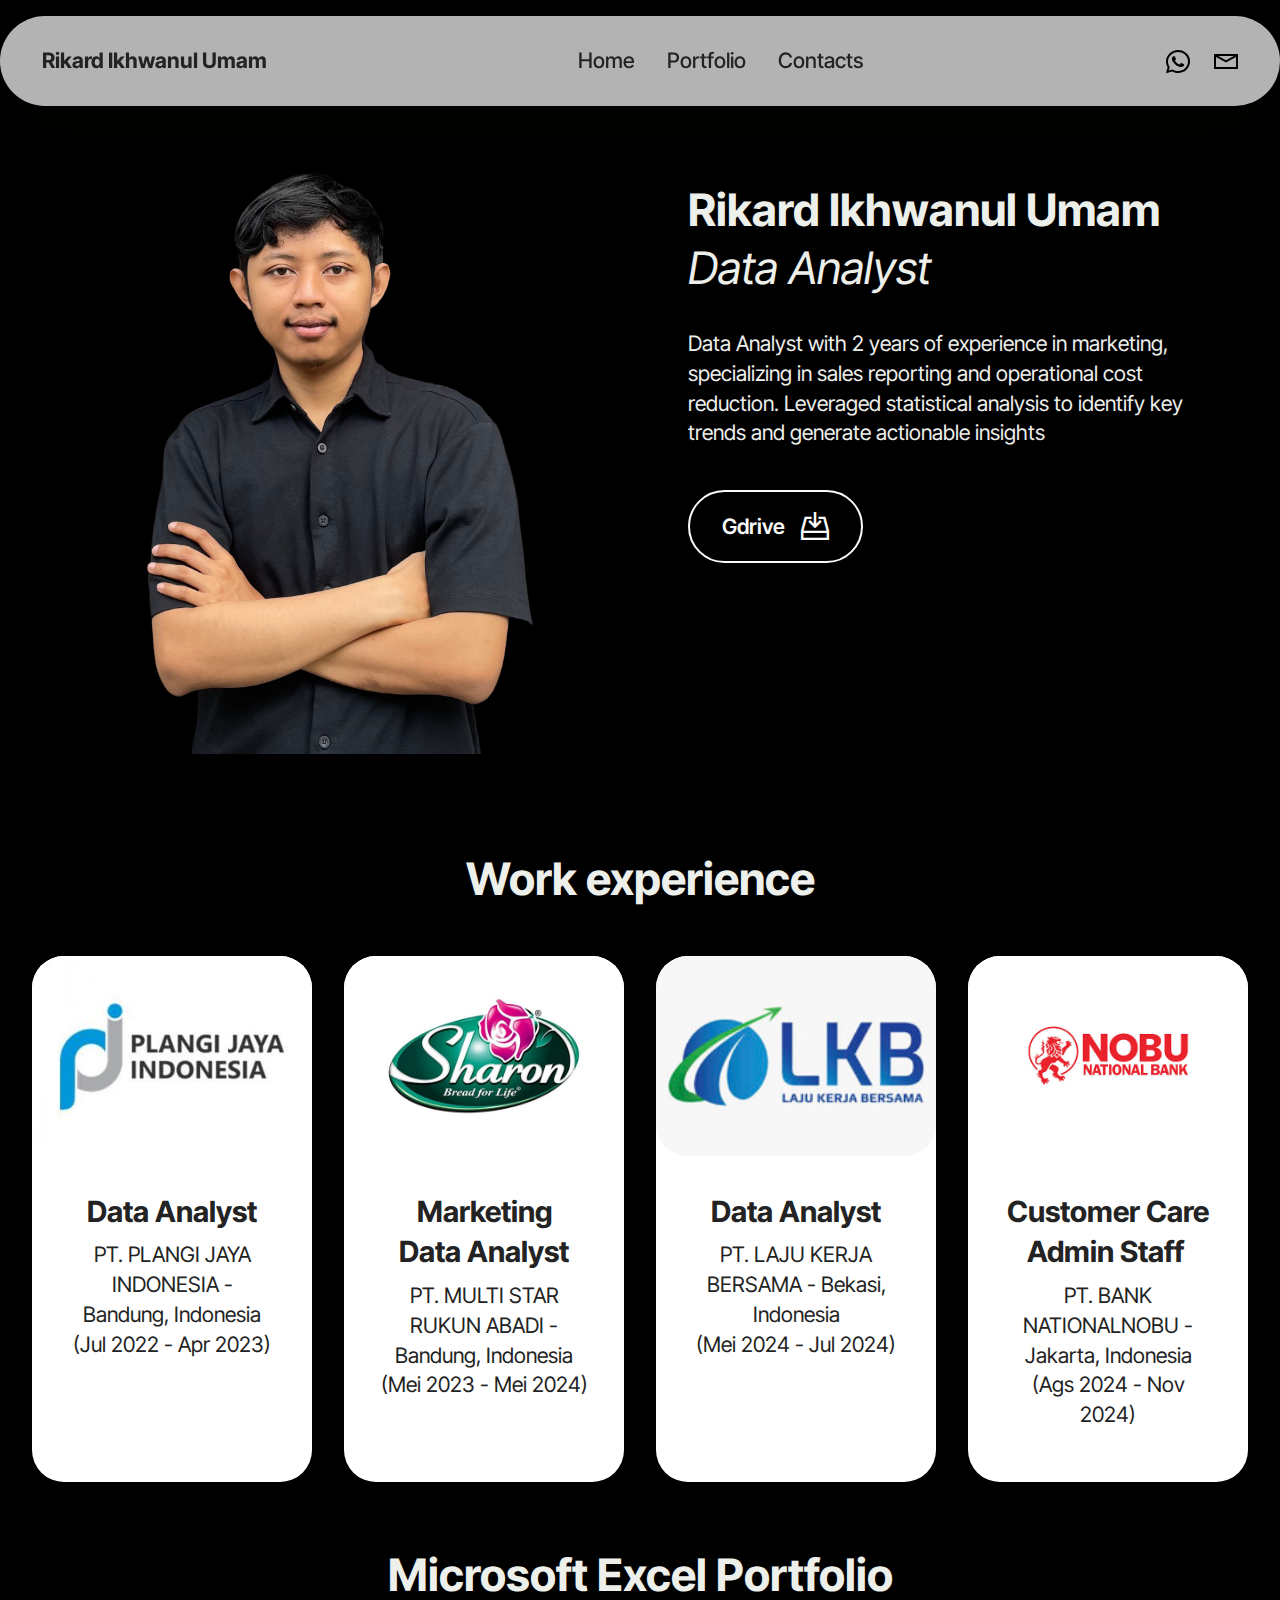
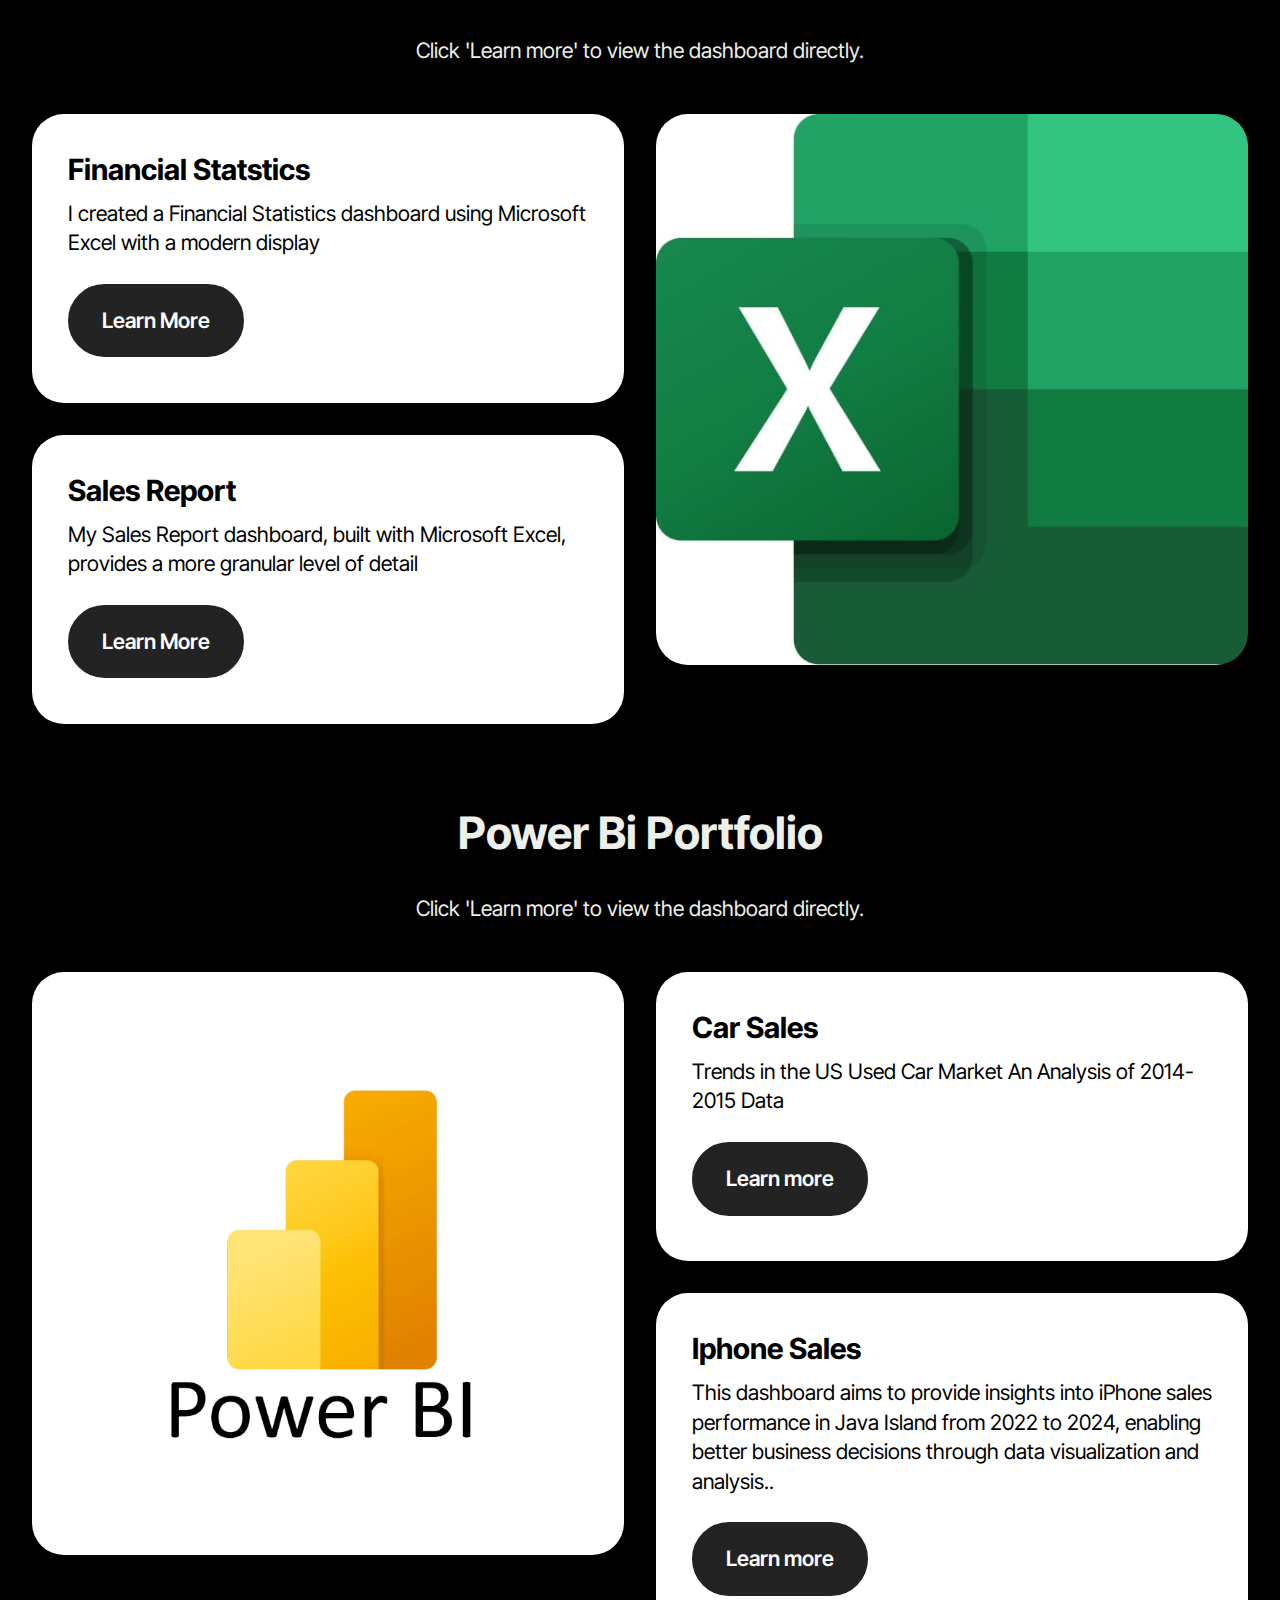
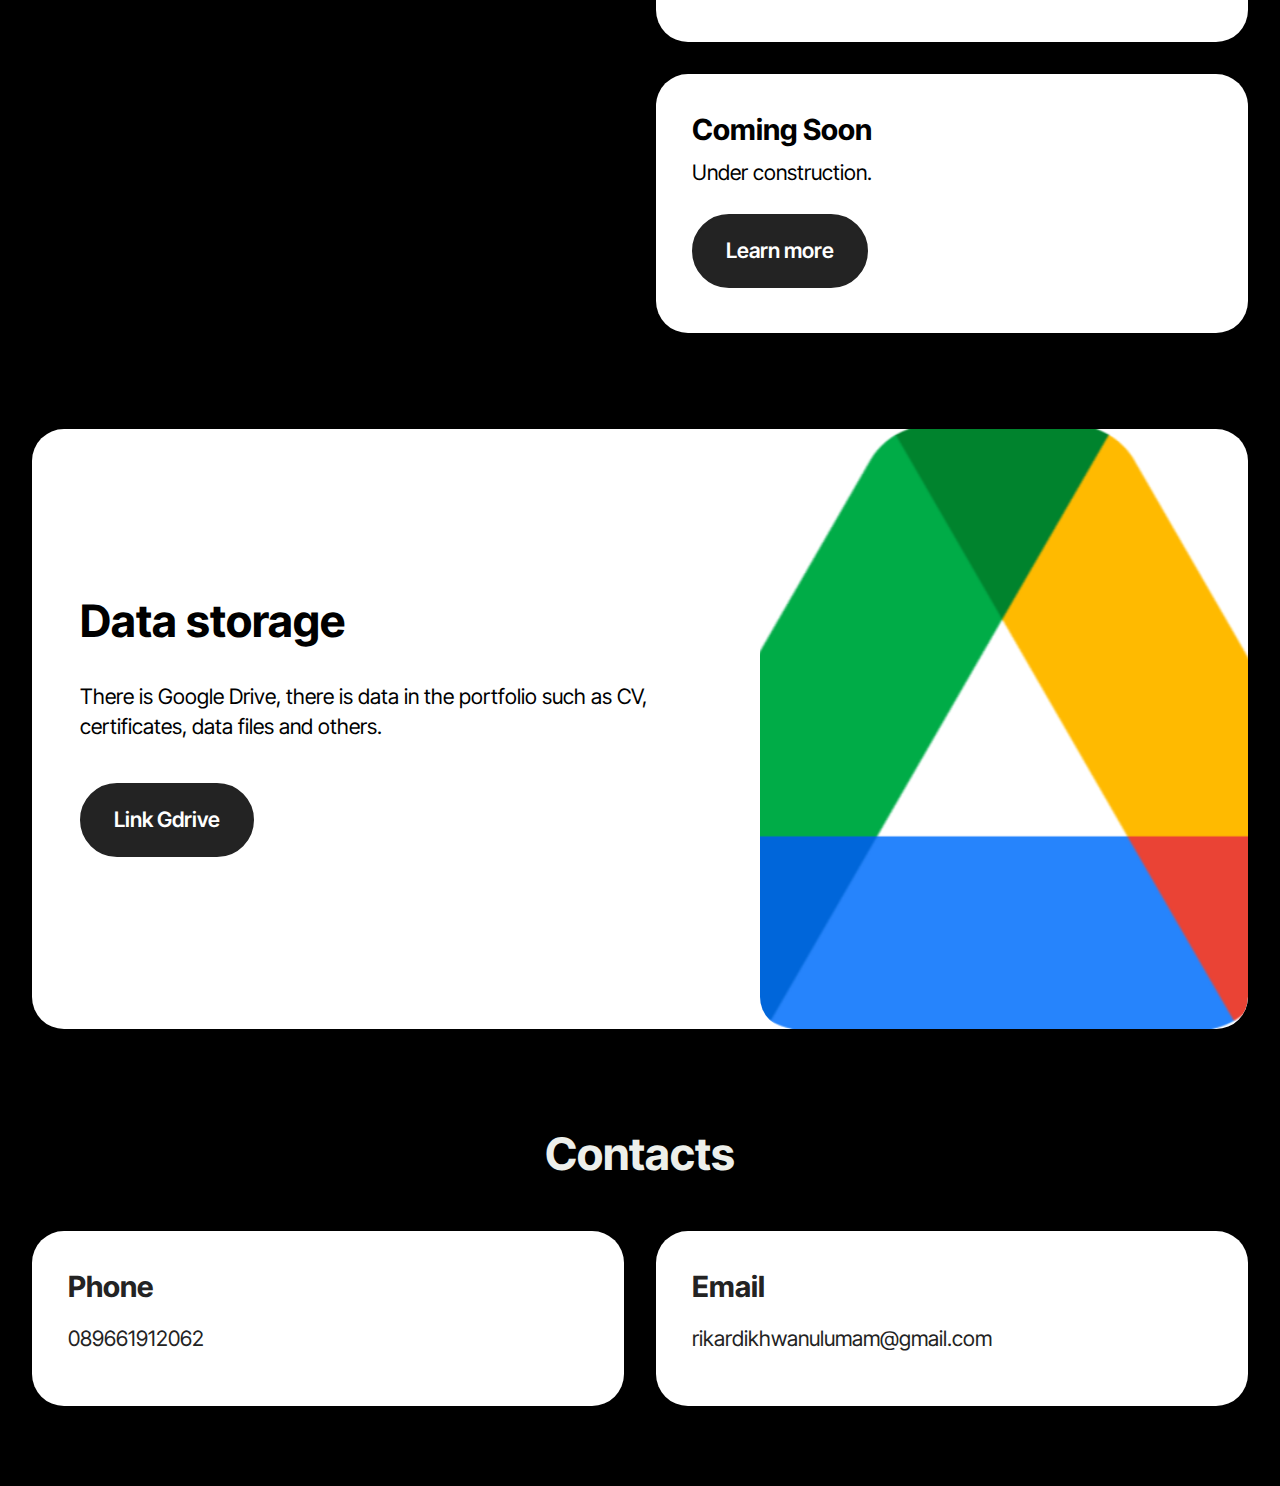
==== commit 9b6021f4: "Update index.html" ====
--- a/index.html
+++ b/index.html
@@ -366,8 +366,6 @@
             
         </div>
     </div>
-</section><section class="display-7" style="padding: 0;align-items: center;justify-content: center;flex-wrap: wrap;    align-content: center;display: flex;position: relative;height: 4rem;"><a href="https://mobiri.se/3875363" style="flex: 1 1;height: 4rem;position: absolute;width: 100%;z-index: 1;"><img alt="" style="height: 4rem;" src="[data-uri]"></a><p style="margin: 0;text-align: center;" class="display-7">&#8204;</p><a style="z-index:1" href="https://mobirise.com/offline-website-builder.html">Offline Website Builder</a></section><script src="assets/bootstrap/js/bootstrap.bundle.min.js"></script>  <script src="assets/smoothscroll/smooth-scroll.js"></script>  <script src="assets/ytplayer/index.js"></script>  <script src="assets/dropdown/js/navbar-dropdown.js"></script>  <script src="assets/theme/js/script.js"></script>  
-  
-  
+ 
 </body>
-</html>+</html>
